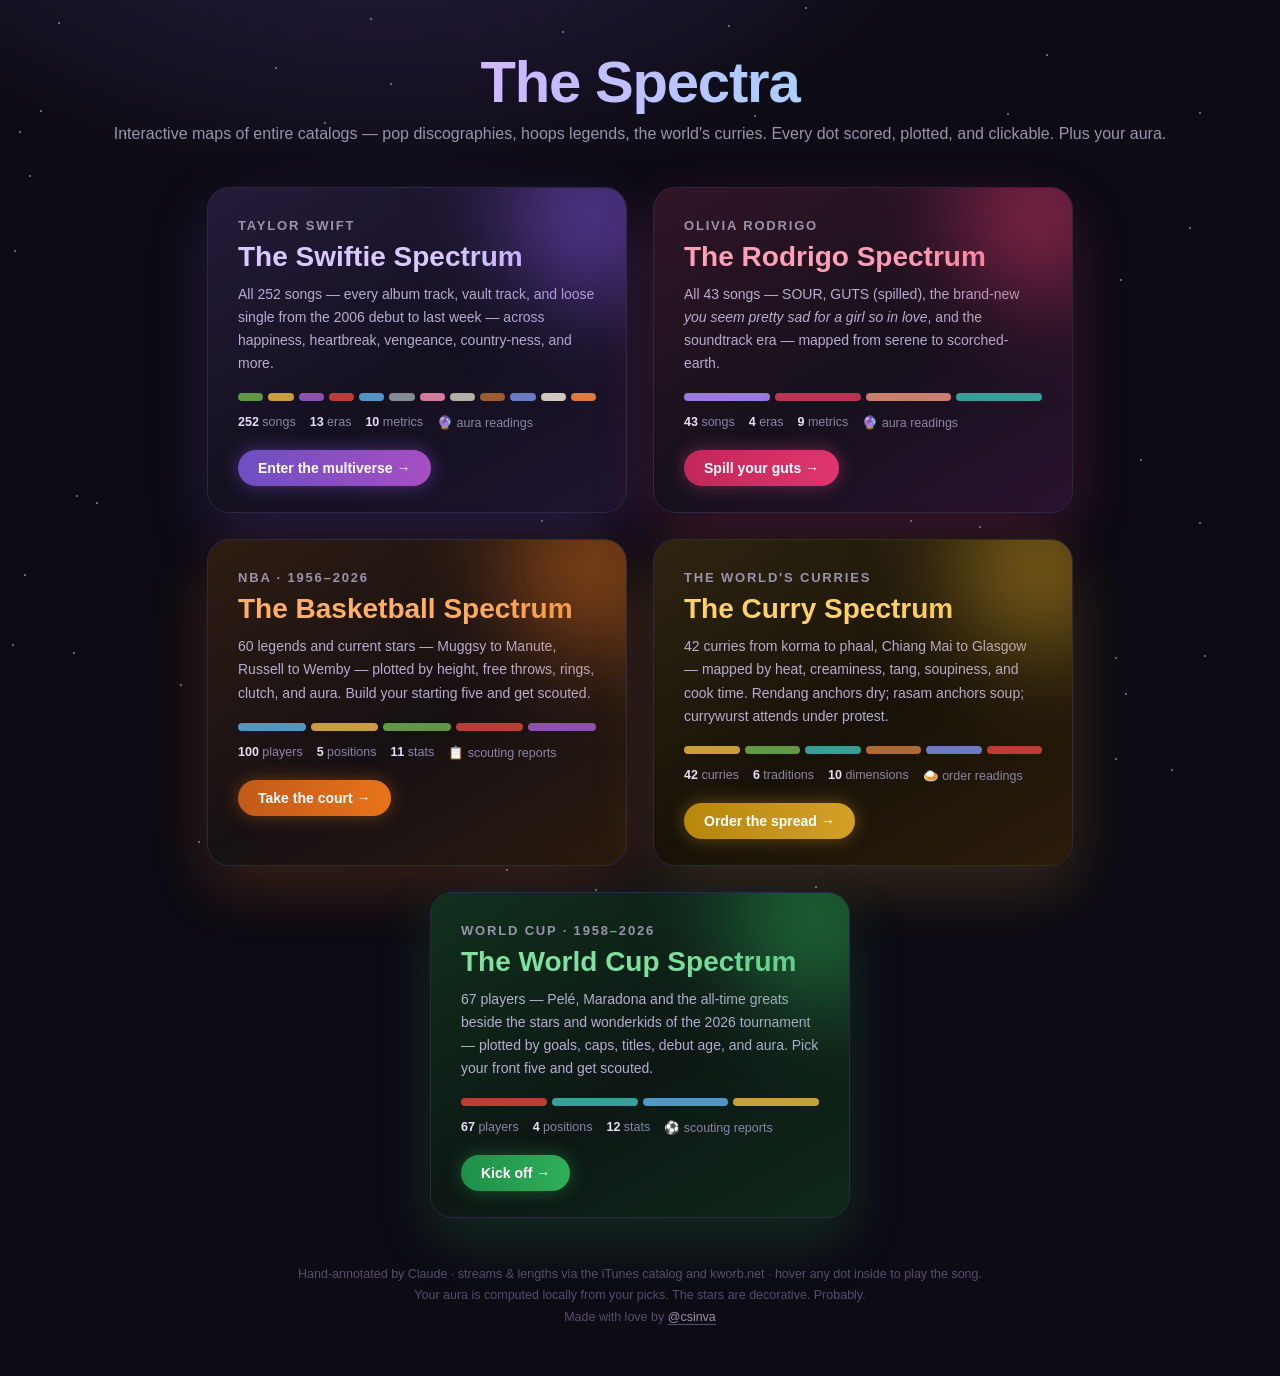
==== index.html @ 9e6b9e14 "add link to pages" ====
<!DOCTYPE html>
<html lang="en">
<head>
<meta charset="UTF-8">
<meta name="viewport" content="width=device-width, initial-scale=1.0">
<title>The Spectra — interactive maps of everything</title>
<style>
  * { box-sizing: border-box; margin: 0; padding: 0; }
  body {
    min-height: 100vh;
    background: radial-gradient(1100px 600px at 30% -10%, #2a1f47 0%, #0d0b14 55%),
                radial-gradient(900px 500px at 90% 110%, #3a1525 0%, transparent 60%), #0d0b14;
    color: #f2eefa;
    font-family: -apple-system, "Segoe UI", Helvetica, Arial, sans-serif;
    display: flex; flex-direction: column; align-items: center; justify-content: center;
    padding: 48px 20px;
  }
  .stars { position: fixed; inset: 0; pointer-events: none; }
  .stars span {
    position: absolute; width: 2px; height: 2px; border-radius: 50%;
    background: #fff; opacity: .5; animation: tw 3s ease-in-out infinite alternate;
  }
  @keyframes tw { from { opacity: .12; } to { opacity: .7; } }

  header { text-align: center; margin-bottom: 44px; }
  h1 {
    font-size: clamp(34px, 6vw, 58px); font-weight: 800; letter-spacing: -0.02em;
    background: linear-gradient(90deg, #f6c4e1, #c9b8ff 40%, #9fd8ff 75%, #ffe2a8);
    -webkit-background-clip: text; background-clip: text; color: transparent;
  }
  .tag { color: #9b93ad; margin-top: 10px; font-size: 16px; }

  .cards { display: flex; gap: 26px; flex-wrap: wrap; justify-content: center; max-width: 1000px; }
  .card {
    position: relative; display: block; text-decoration: none; color: inherit;
    width: 420px; max-width: 92vw; border-radius: 22px; padding: 30px 30px 26px;
    border: 1px solid #2e2845; overflow: hidden;
    transition: transform .25s cubic-bezier(.22,1,.36,1), box-shadow .25s, border-color .25s;
  }
  .card:hover { transform: translateY(-6px) scale(1.015); border-color: #ffffff44; }
  .card.taylor {
    background: linear-gradient(150deg, #241b3a 0%, #14101f 55%, #1d1430 100%);
    box-shadow: 0 22px 60px rgba(110, 70, 200, .25);
  }
  .card.taylor:hover { box-shadow: 0 30px 80px rgba(150, 100, 255, .4); }
  .card.olivia {
    background: linear-gradient(150deg, #321526 0%, #15101c 55%, #2a1230 100%);
    box-shadow: 0 22px 60px rgba(210, 60, 110, .22);
  }
  .card.olivia:hover { box-shadow: 0 30px 80px rgba(230, 80, 130, .38); }
  .card.bball {
    background: linear-gradient(150deg, #2e1d12 0%, #161013 55%, #2a1a0e 100%);
    box-shadow: 0 22px 60px rgba(232, 115, 26, .2);
  }
  .card.bball:hover { box-shadow: 0 30px 80px rgba(232, 115, 26, .36); }
  .card.curry {
    background: linear-gradient(150deg, #2e2410 0%, #171208 55%, #2c1c0a 100%);
    box-shadow: 0 22px 60px rgba(212, 160, 40, .2);
  }
  .card.curry:hover { box-shadow: 0 30px 80px rgba(232, 180, 60, .36); }
  .card.worldcup {
    background: linear-gradient(150deg, #10301d 0%, #0d1714 55%, #0e2a1a 100%);
    box-shadow: 0 22px 60px rgba(47, 175, 90, .2);
  }
  .card.worldcup:hover { box-shadow: 0 30px 80px rgba(60, 200, 110, .36); }
  .card .glow {
    position: absolute; top: -60px; right: -60px; width: 180px; height: 180px;
    border-radius: 50%; filter: blur(50px); opacity: .5;
  }
  .taylor .glow { background: #8b5cf6; }
  .olivia .glow { background: #e0356e; }
  .bball .glow { background: #e8731a; }
  .curry .glow { background: #d4a028; }
  .worldcup .glow { background: #2faf5a; }
  .who { font-size: 13px; font-weight: 700; letter-spacing: .14em; text-transform: uppercase; color: #9b93ad; }
  .card h2 { font-size: 28px; font-weight: 800; margin: 8px 0 10px; }
  .taylor h2 { color: #d9c9ff; }
  .olivia h2 { color: #ff9fb8; }
  .bball h2 { color: #ffb066; }
  .curry h2 { color: #ffd166; }
  .worldcup h2 { color: #7fe0a0; }
  .desc { color: #b7add0; font-size: 14px; line-height: 1.65; min-height: 70px; }
  .eras { display: flex; gap: 5px; margin: 18px 0 14px; }
  .eras i { height: 8px; border-radius: 8px; flex: 1; opacity: .85; }
  .meta { display: flex; gap: 14px; flex-wrap: wrap; color: #8d84a8; font-size: 12.5px; }
  .meta b { color: #e8def8; }
  .go {
    margin-top: 20px; display: inline-block; font-weight: 800; font-size: 14px;
    color: #fff; padding: 10px 20px; border-radius: 999px;
  }
  .taylor .go { background: linear-gradient(90deg, #6d4fc2, #a64fc2); box-shadow: 0 0 18px rgba(150,100,255,.4); }
  .olivia .go { background: linear-gradient(90deg, #c2275a, #e0356e); box-shadow: 0 0 18px rgba(230,80,130,.4); }
  .bball .go { background: linear-gradient(90deg, #c25a1a, #e8731a); box-shadow: 0 0 18px rgba(232,115,26,.4); }
  .curry .go { background: linear-gradient(90deg, #b8860b, #d4a028); box-shadow: 0 0 18px rgba(212,160,40,.4); }
  .worldcup .go { background: linear-gradient(90deg, #1f8f4a, #2faf5a); box-shadow: 0 0 18px rgba(47,175,90,.4); }

  footer { margin-top: 46px; color: #564e6e; font-size: 12.5px; text-align: center; line-height: 1.7; }
</style>
</head>
<body>
<div class="stars" id="stars"></div>

<header>
  <h1>The Spectra</h1>
  <div class="tag">Interactive maps of entire catalogs — pop discographies, hoops legends, the world's curries. Every dot scored, plotted, and clickable. Plus your aura.</div>
</header>

<div class="cards">
  <a class="card taylor" href="taylor.html">
    <div class="glow"></div>
    <div class="who">Taylor Swift</div>
    <h2>The Swiftie Spectrum</h2>
    <div class="desc">All 252 songs — every album track, vault track, and loose single from the 2006 debut to last week — across happiness, heartbreak, vengeance, country-ness, and more.</div>
    <div class="eras">
      <i style="background:#6fae4e"></i><i style="background:#e8b647"></i><i style="background:#a05cc8"></i>
      <i style="background:#d6453c"></i><i style="background:#5dade2"></i><i style="background:#9aa0a6"></i>
      <i style="background:#f48fb1"></i><i style="background:#cfcabd"></i><i style="background:#b56a32"></i>
      <i style="background:#7b8cde"></i><i style="background:#efe9d6"></i><i style="background:#ff8c42"></i>
    </div>
    <div class="meta"><span><b>252</b> songs</span><span><b>13</b> eras</span><span><b>10</b> metrics</span><span><b>🔮</b> aura readings</span></div>
    <span class="go">Enter the multiverse →</span>
  </a>

  <a class="card olivia" href="olivia.html">
    <div class="glow"></div>
    <div class="who">Olivia Rodrigo</div>
    <h2>The Rodrigo Spectrum</h2>
    <div class="desc">All 43 songs — SOUR, GUTS (spilled), the brand-new <i>you seem pretty sad for a girl so in love</i>, and the soundtrack era — mapped from serene to scorched-earth.</div>
    <div class="eras">
      <i style="background:#b18cff"></i><i style="background:#d63b5e"></i><i style="background:#e8927c"></i><i style="background:#3fb8af"></i>
    </div>
    <div class="meta"><span><b>43</b> songs</span><span><b>4</b> eras</span><span><b>9</b> metrics</span><span><b>🔮</b> aura readings</span></div>
    <span class="go">Spill your guts →</span>
  </a>

  <a class="card bball" href="basketball.html">
    <div class="glow"></div>
    <div class="who">NBA · 1956–2026</div>
    <h2>The Basketball Spectrum</h2>
    <div class="desc">60 legends and current stars — Muggsy to Manute, Russell to Wemby — plotted by height, free throws, rings, clutch, and aura. Build your starting five and get scouted.</div>
    <div class="eras">
      <i style="background:#5dade2"></i><i style="background:#e8b647"></i><i style="background:#6fae4e"></i>
      <i style="background:#d6453c"></i><i style="background:#a05cc8"></i>
    </div>
    <div class="meta"><span><b>100</b> players</span><span><b>5</b> positions</span><span><b>11</b> stats</span><span><b>📋</b> scouting reports</span></div>
    <span class="go">Take the court →</span>
  </a>

  <a class="card curry" href="curry.html">
    <div class="glow"></div>
    <div class="who">The world's curries</div>
    <h2>The Curry Spectrum</h2>
    <div class="desc">42 curries from korma to phaal, Chiang Mai to Glasgow — mapped by heat, creaminess, tang, soupiness, and cook time. Rendang anchors dry; rasam anchors soup; currywurst attends under protest.</div>
    <div class="eras">
      <i style="background:#e8b647"></i><i style="background:#6fae4e"></i><i style="background:#3fb8af"></i>
      <i style="background:#c97a3d"></i><i style="background:#7b8cde"></i><i style="background:#d6453c"></i>
    </div>
    <div class="meta"><span><b>42</b> curries</span><span><b>6</b> traditions</span><span><b>10</b> dimensions</span><span><b>🍛</b> order readings</span></div>
    <span class="go">Order the spread →</span>
  </a>

  <a class="card worldcup" href="worldcup2026.html">
    <div class="glow"></div>
    <div class="who">World Cup · 1958–2026</div>
    <h2>The World Cup Spectrum</h2>
    <div class="desc">67 players — Pelé, Maradona and the all-time greats beside the stars and wonderkids of the 2026 tournament — plotted by goals, caps, titles, debut age, and aura. Pick your front five and get scouted.</div>
    <div class="eras">
      <i style="background:#d6453c"></i><i style="background:#3fb8af"></i>
      <i style="background:#5dade2"></i><i style="background:#e8b647"></i>
    </div>
    <div class="meta"><span><b>67</b> players</span><span><b>4</b> positions</span><span><b>12</b> stats</span><span><b>⚽</b> scouting reports</span></div>
    <span class="go">Kick off →</span>
  </a>
</div>

<footer>
  Hand-annotated by Claude · streams &amp; lengths via the iTunes catalog and kworb.net · hover any dot inside to play the song.<br>
  Your aura is computed locally from your picks. The stars are decorative. Probably.<br>
  Made with love by <a href="https://x.com/csinva" target="_blank" rel="noopener" style="color:#9b93ad; text-decoration:none; border-bottom:1px solid #564e6e;">@csinva</a>
</footer>

<script>
  const stars = document.getElementById("stars");
  let h = 0;
  for (let i = 0; i < 70; i++) {
    const s = document.createElement("span");
    h = (h * 1664525 + 1013904223) % 4294967296;
    s.style.left = (h % 1000) / 10 + "%";
    h = (h * 1664525 + 1013904223) % 4294967296;
    s.style.top = (h % 1000) / 10 + "%";
    s.style.animationDelay = (i % 30) / 10 + "s";
    stars.appendChild(s);
  }
</script>
</body>
</html>
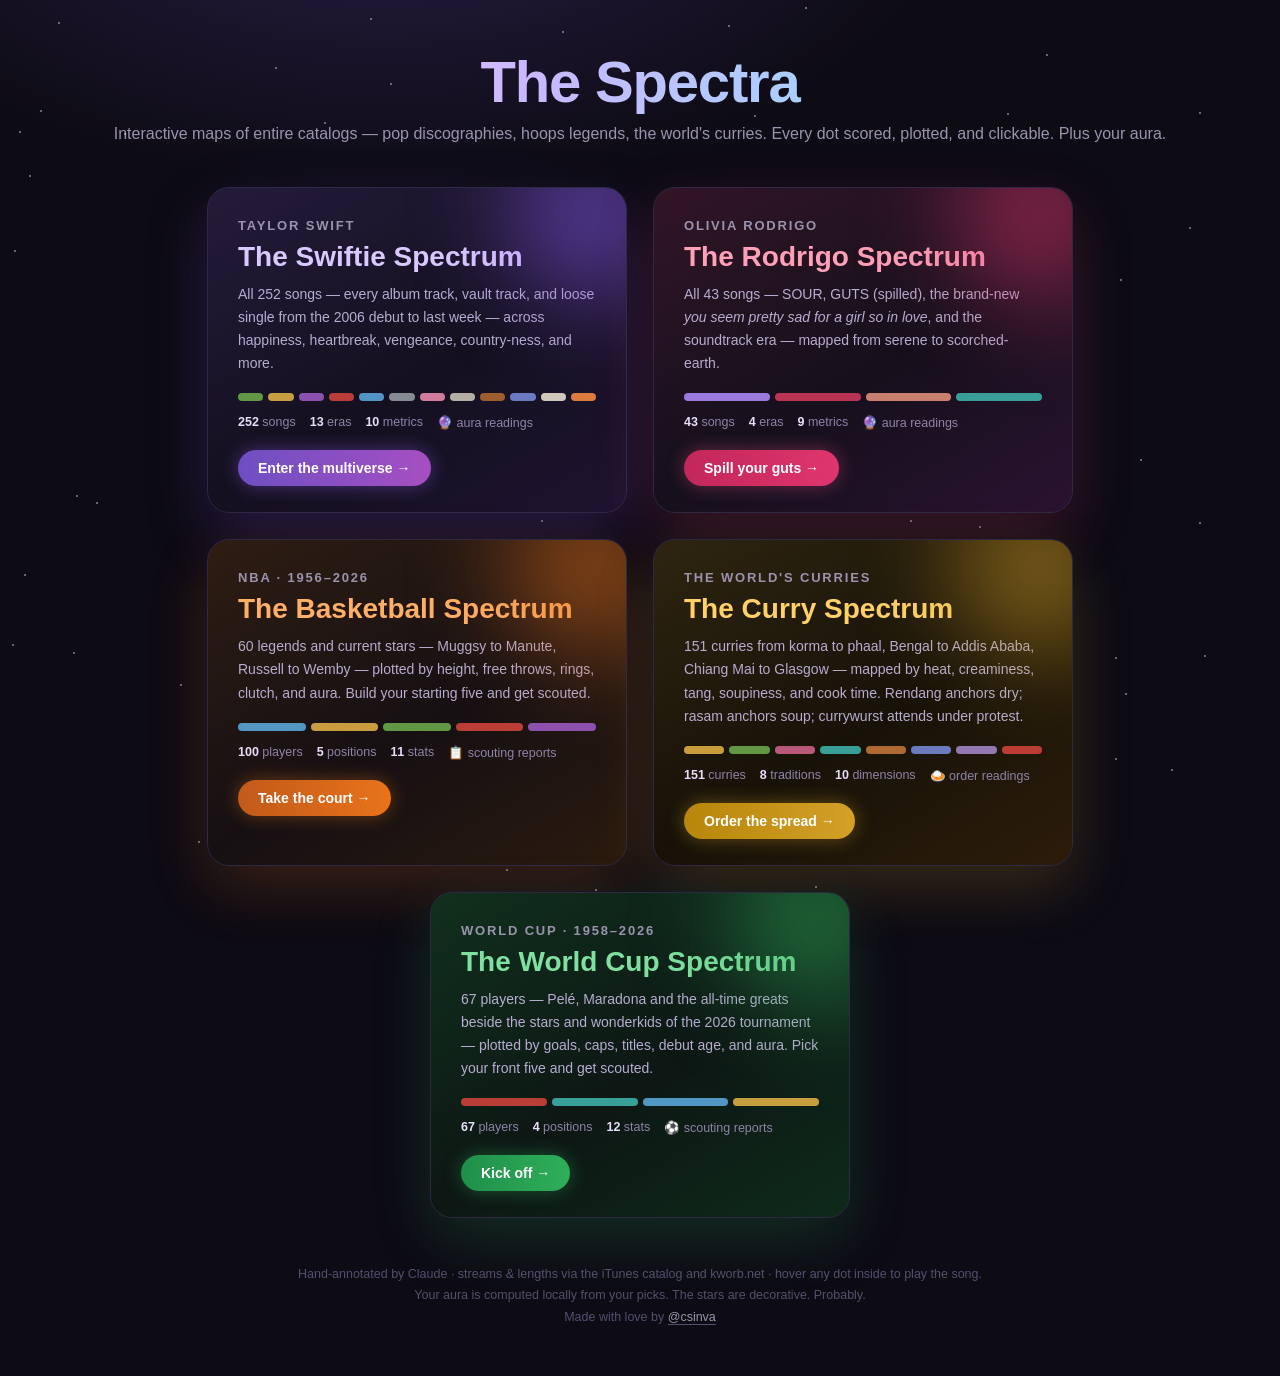
==== commit 65b3f828: "update curry page" ====
--- a/index.html
+++ b/index.html
@@ -150,12 +150,12 @@
     <div class="glow"></div>
     <div class="who">The world's curries</div>
     <h2>The Curry Spectrum</h2>
-    <div class="desc">42 curries from korma to phaal, Chiang Mai to Glasgow — mapped by heat, creaminess, tang, soupiness, and cook time. Rendang anchors dry; rasam anchors soup; currywurst attends under protest.</div>
+    <div class="desc">151 curries from korma to phaal, Bengal to Addis Ababa, Chiang Mai to Glasgow — mapped by heat, creaminess, tang, soupiness, and cook time. Rendang anchors dry; rasam anchors soup; currywurst attends under protest.</div>
     <div class="eras">
-      <i style="background:#e8b647"></i><i style="background:#6fae4e"></i><i style="background:#3fb8af"></i>
-      <i style="background:#c97a3d"></i><i style="background:#7b8cde"></i><i style="background:#d6453c"></i>
+      <i style="background:#e8b647"></i><i style="background:#6fae4e"></i><i style="background:#d4658f"></i><i style="background:#3fb8af"></i>
+      <i style="background:#c97a3d"></i><i style="background:#7b8cde"></i><i style="background:#a78bd0"></i><i style="background:#d6453c"></i>
     </div>
-    <div class="meta"><span><b>42</b> curries</span><span><b>6</b> traditions</span><span><b>10</b> dimensions</span><span><b>🍛</b> order readings</span></div>
+    <div class="meta"><span><b>151</b> curries</span><span><b>8</b> traditions</span><span><b>10</b> dimensions</span><span><b>🍛</b> order readings</span></div>
     <span class="go">Order the spread →</span>
   </a>
 
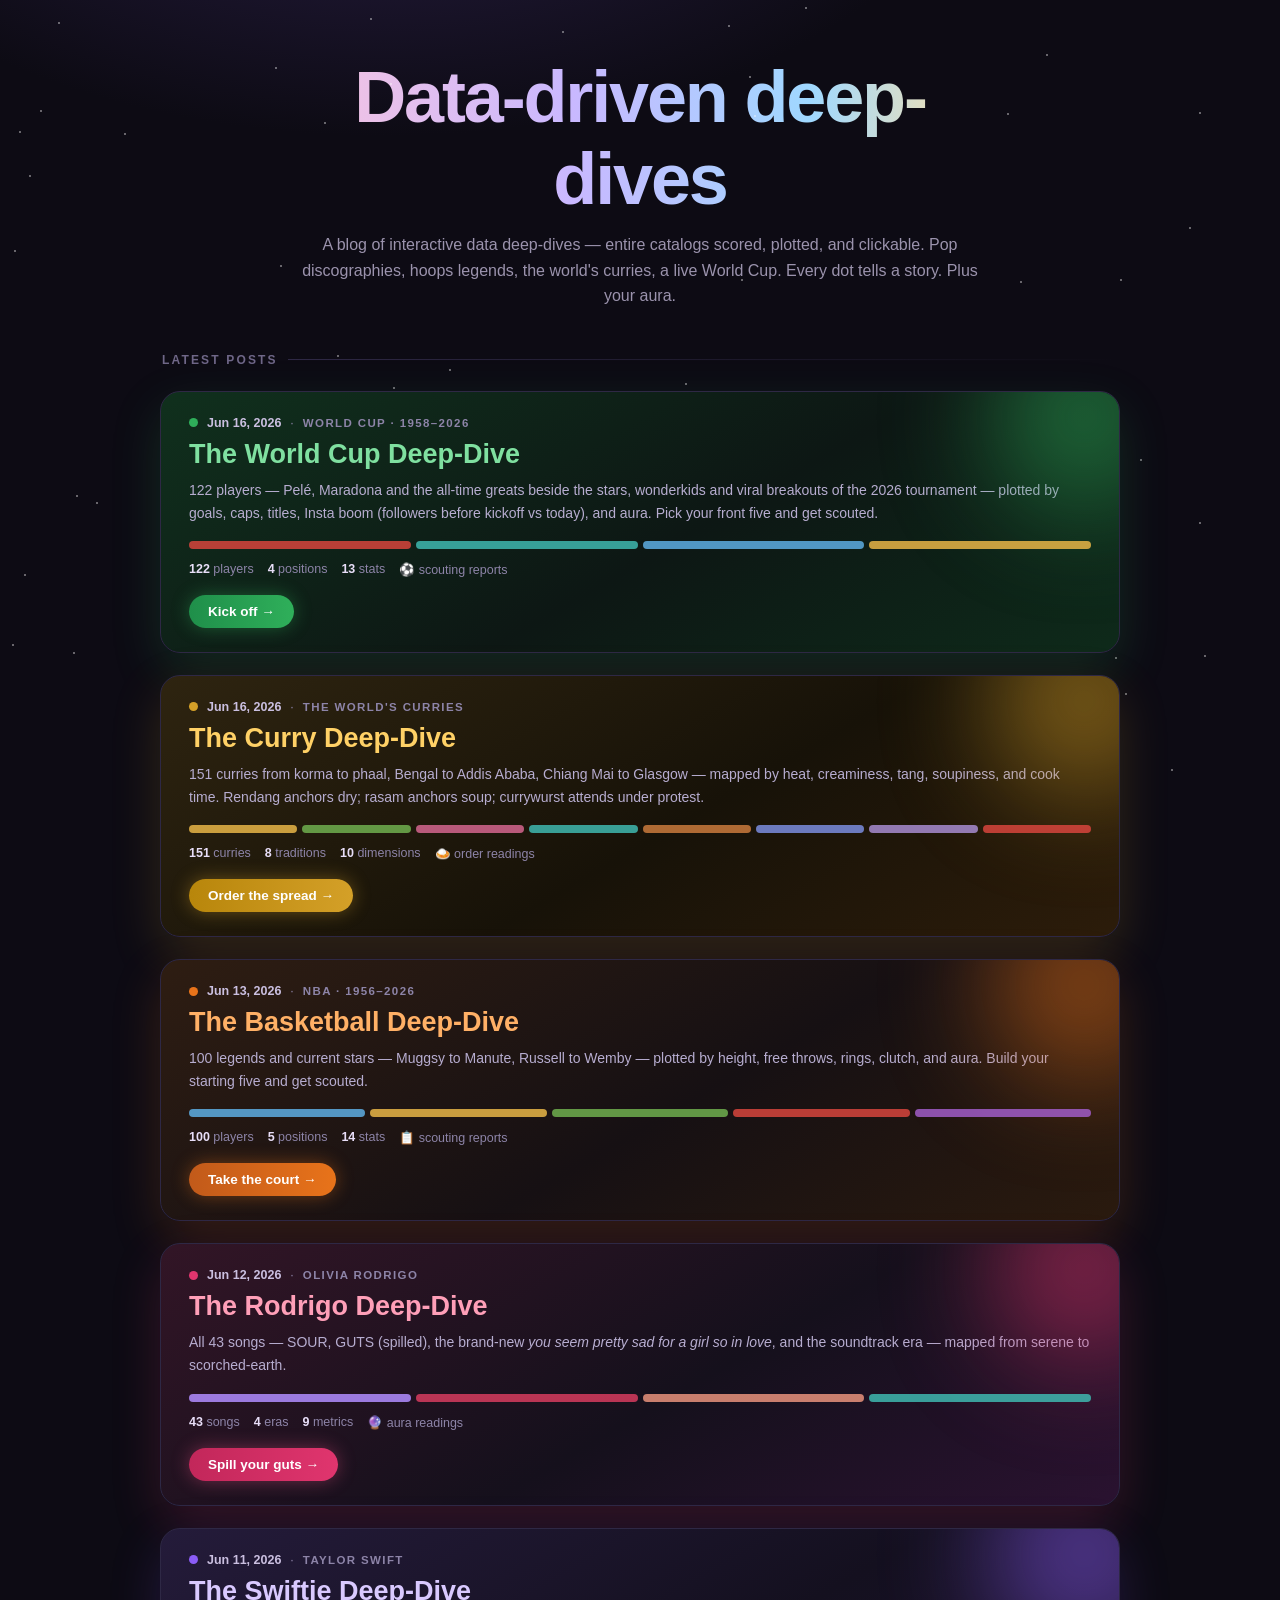
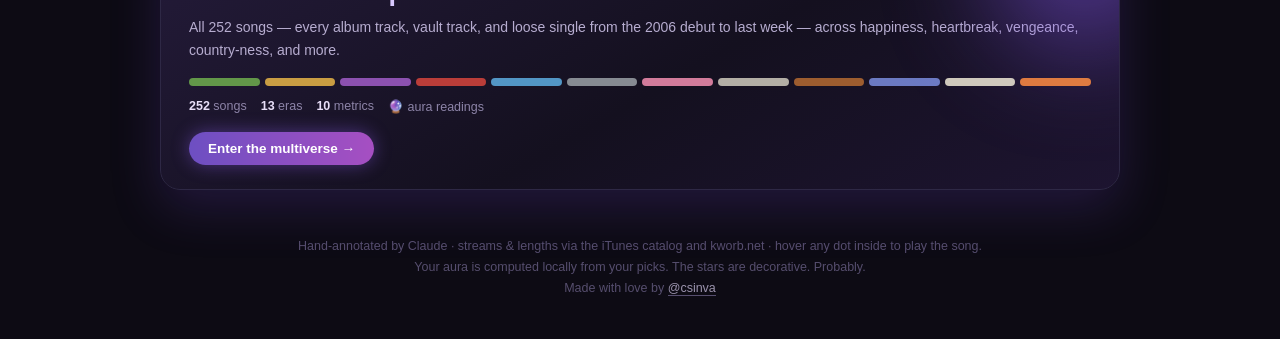
==== commit 23ce9262: "update numerical axes and styling" ====
--- a/index.html
+++ b/index.html
@@ -3,7 +3,7 @@
 <head>
 <meta charset="UTF-8">
 <meta name="viewport" content="width=device-width, initial-scale=1.0">
-<title>The Spectra — interactive maps of everything</title>
+<title>Data-driven deep-dives — interactive maps of everything</title>
 <style>
   * { box-sizing: border-box; margin: 0; padding: 0; }
   body {
@@ -12,8 +12,8 @@
                 radial-gradient(900px 500px at 90% 110%, #3a1525 0%, transparent 60%), #0d0b14;
     color: #f2eefa;
     font-family: -apple-system, "Segoe UI", Helvetica, Arial, sans-serif;
-    display: flex; flex-direction: column; align-items: center; justify-content: center;
-    padding: 48px 20px;
+    display: flex; flex-direction: column; align-items: center;
+    padding: 56px 10px 40px;
   }
   .stars { position: fixed; inset: 0; pointer-events: none; }
   .stars span {
@@ -22,94 +22,149 @@
   }
   @keyframes tw { from { opacity: .12; } to { opacity: .7; } }
 
-  header { text-align: center; margin-bottom: 44px; }
+  header { text-align: center; margin-bottom: 40px; max-width: 680px; }
   h1 {
-    font-size: clamp(34px, 6vw, 58px); font-weight: 800; letter-spacing: -0.02em;
+    font-size: clamp(40px, 8vw, 72px); font-weight: 800; letter-spacing: -0.03em;
     background: linear-gradient(90deg, #f6c4e1, #c9b8ff 40%, #9fd8ff 75%, #ffe2a8);
     -webkit-background-clip: text; background-clip: text; color: transparent;
   }
-  .tag { color: #9b93ad; margin-top: 10px; font-size: 16px; }
-
-  .cards { display: flex; gap: 26px; flex-wrap: wrap; justify-content: center; max-width: 1000px; }
-  .card {
+  .tag { color: #9b93ad; margin-top: 12px; font-size: 16px; line-height: 1.6; }
+
+  .feed { width: 100%; max-width: 960px; display: flex; flex-direction: column; gap: 22px; }
+  .feed-label {
+    font-size: 12px; font-weight: 700; letter-spacing: .18em; text-transform: uppercase;
+    color: #6f6788; margin: 4px 2px 2px; display: flex; align-items: center; gap: 10px;
+  }
+  .feed-label::after { content: ""; flex: 1; height: 1px; background: linear-gradient(90deg, #2e2845, transparent); }
+
+  .post {
     position: relative; display: block; text-decoration: none; color: inherit;
-    width: 420px; max-width: 92vw; border-radius: 22px; padding: 30px 30px 26px;
+    width: 100%; border-radius: 20px; padding: 24px 28px 24px;
     border: 1px solid #2e2845; overflow: hidden;
     transition: transform .25s cubic-bezier(.22,1,.36,1), box-shadow .25s, border-color .25s;
   }
-  .card:hover { transform: translateY(-6px) scale(1.015); border-color: #ffffff44; }
-  .card.taylor {
-    background: linear-gradient(150deg, #241b3a 0%, #14101f 55%, #1d1430 100%);
-    box-shadow: 0 22px 60px rgba(110, 70, 200, .25);
-  }
-  .card.taylor:hover { box-shadow: 0 30px 80px rgba(150, 100, 255, .4); }
-  .card.olivia {
-    background: linear-gradient(150deg, #321526 0%, #15101c 55%, #2a1230 100%);
-    box-shadow: 0 22px 60px rgba(210, 60, 110, .22);
-  }
-  .card.olivia:hover { box-shadow: 0 30px 80px rgba(230, 80, 130, .38); }
-  .card.bball {
-    background: linear-gradient(150deg, #2e1d12 0%, #161013 55%, #2a1a0e 100%);
-    box-shadow: 0 22px 60px rgba(232, 115, 26, .2);
-  }
-  .card.bball:hover { box-shadow: 0 30px 80px rgba(232, 115, 26, .36); }
-  .card.curry {
-    background: linear-gradient(150deg, #2e2410 0%, #171208 55%, #2c1c0a 100%);
-    box-shadow: 0 22px 60px rgba(212, 160, 40, .2);
-  }
-  .card.curry:hover { box-shadow: 0 30px 80px rgba(232, 180, 60, .36); }
-  .card.worldcup {
-    background: linear-gradient(150deg, #10301d 0%, #0d1714 55%, #0e2a1a 100%);
-    box-shadow: 0 22px 60px rgba(47, 175, 90, .2);
-  }
-  .card.worldcup:hover { box-shadow: 0 30px 80px rgba(60, 200, 110, .36); }
-  .card .glow {
-    position: absolute; top: -60px; right: -60px; width: 180px; height: 180px;
-    border-radius: 50%; filter: blur(50px); opacity: .5;
+  .post:hover { transform: translateY(-4px); border-color: #ffffff44; }
+  .post.taylor   { background: linear-gradient(150deg, #241b3a 0%, #14101f 55%, #1d1430 100%); box-shadow: 0 18px 50px rgba(110, 70, 200, .22); }
+  .post.taylor:hover   { box-shadow: 0 26px 70px rgba(150, 100, 255, .38); }
+  .post.olivia   { background: linear-gradient(150deg, #321526 0%, #15101c 55%, #2a1230 100%); box-shadow: 0 18px 50px rgba(210, 60, 110, .2); }
+  .post.olivia:hover   { box-shadow: 0 26px 70px rgba(230, 80, 130, .36); }
+  .post.bball    { background: linear-gradient(150deg, #2e1d12 0%, #161013 55%, #2a1a0e 100%); box-shadow: 0 18px 50px rgba(232, 115, 26, .18); }
+  .post.bball:hover    { box-shadow: 0 26px 70px rgba(232, 115, 26, .34); }
+  .post.curry    { background: linear-gradient(150deg, #2e2410 0%, #171208 55%, #2c1c0a 100%); box-shadow: 0 18px 50px rgba(212, 160, 40, .18); }
+  .post.curry:hover    { box-shadow: 0 26px 70px rgba(232, 180, 60, .34); }
+  .post.worldcup { background: linear-gradient(150deg, #10301d 0%, #0d1714 55%, #0e2a1a 100%); box-shadow: 0 18px 50px rgba(47, 175, 90, .18); }
+  .post.worldcup:hover { box-shadow: 0 26px 70px rgba(60, 200, 110, .34); }
+  .post .glow {
+    position: absolute; top: -70px; right: -60px; width: 190px; height: 190px;
+    border-radius: 50%; filter: blur(55px); opacity: .5;
   }
   .taylor .glow { background: #8b5cf6; }
   .olivia .glow { background: #e0356e; }
   .bball .glow { background: #e8731a; }
   .curry .glow { background: #d4a028; }
   .worldcup .glow { background: #2faf5a; }
-  .who { font-size: 13px; font-weight: 700; letter-spacing: .14em; text-transform: uppercase; color: #9b93ad; }
-  .card h2 { font-size: 28px; font-weight: 800; margin: 8px 0 10px; }
+
+  .byline { display: flex; align-items: center; gap: 9px; flex-wrap: wrap; font-size: 12.5px; color: #8d84a8; }
+  .byline .dot { width: 9px; height: 9px; border-radius: 50%; flex: none; }
+  .taylor .byline .dot { background: #8b5cf6; }
+  .olivia .byline .dot { background: #e0356e; }
+  .bball .byline .dot { background: #e8731a; }
+  .curry .byline .dot { background: #d4a028; }
+  .worldcup .byline .dot { background: #2faf5a; }
+  .byline time { font-weight: 700; color: #cabfe0; }
+  .byline .who { letter-spacing: .12em; text-transform: uppercase; font-weight: 700; font-size: 11.5px; }
+
+  .post h2 { font-size: clamp(22px, 4.2vw, 27px); font-weight: 800; margin: 9px 0 9px; }
   .taylor h2 { color: #d9c9ff; }
   .olivia h2 { color: #ff9fb8; }
   .bball h2 { color: #ffb066; }
   .curry h2 { color: #ffd166; }
   .worldcup h2 { color: #7fe0a0; }
-  .desc { color: #b7add0; font-size: 14px; line-height: 1.65; min-height: 70px; }
-  .eras { display: flex; gap: 5px; margin: 18px 0 14px; }
+  .desc { color: #b7add0; font-size: 14px; line-height: 1.65; }
+  .eras { display: flex; gap: 5px; margin: 16px 0 13px; }
   .eras i { height: 8px; border-radius: 8px; flex: 1; opacity: .85; }
   .meta { display: flex; gap: 14px; flex-wrap: wrap; color: #8d84a8; font-size: 12.5px; }
   .meta b { color: #e8def8; }
   .go {
-    margin-top: 20px; display: inline-block; font-weight: 800; font-size: 14px;
-    color: #fff; padding: 10px 20px; border-radius: 999px;
-  }
-  .taylor .go { background: linear-gradient(90deg, #6d4fc2, #a64fc2); box-shadow: 0 0 18px rgba(150,100,255,.4); }
-  .olivia .go { background: linear-gradient(90deg, #c2275a, #e0356e); box-shadow: 0 0 18px rgba(230,80,130,.4); }
-  .bball .go { background: linear-gradient(90deg, #c25a1a, #e8731a); box-shadow: 0 0 18px rgba(232,115,26,.4); }
-  .curry .go { background: linear-gradient(90deg, #b8860b, #d4a028); box-shadow: 0 0 18px rgba(212,160,40,.4); }
+    margin-top: 18px; display: inline-block; font-weight: 800; font-size: 13.5px;
+    color: #fff; padding: 9px 19px; border-radius: 999px;
+  }
+  .taylor .go   { background: linear-gradient(90deg, #6d4fc2, #a64fc2); box-shadow: 0 0 18px rgba(150,100,255,.4); }
+  .olivia .go   { background: linear-gradient(90deg, #c2275a, #e0356e); box-shadow: 0 0 18px rgba(230,80,130,.4); }
+  .bball .go    { background: linear-gradient(90deg, #c25a1a, #e8731a); box-shadow: 0 0 18px rgba(232,115,26,.4); }
+  .curry .go    { background: linear-gradient(90deg, #b8860b, #d4a028); box-shadow: 0 0 18px rgba(212,160,40,.4); }
   .worldcup .go { background: linear-gradient(90deg, #1f8f4a, #2faf5a); box-shadow: 0 0 18px rgba(47,175,90,.4); }
 
-  footer { margin-top: 46px; color: #564e6e; font-size: 12.5px; text-align: center; line-height: 1.7; }
+  footer { margin-top: 46px; color: #564e6e; font-size: 12.5px; text-align: center; line-height: 1.7; max-width: 720px; }
+  footer a { color: #9b93ad; text-decoration: none; border-bottom: 1px solid #564e6e; }
 </style>
 </head>
 <body>
 <div class="stars" id="stars"></div>
 
 <header>
-  <h1>The Spectra</h1>
-  <div class="tag">Interactive maps of entire catalogs — pop discographies, hoops legends, the world's curries. Every dot scored, plotted, and clickable. Plus your aura.</div>
+  <h1>Data-driven deep-dives</h1>
+  <div class="tag">A blog of interactive data deep-dives — entire catalogs scored, plotted, and clickable. Pop discographies, hoops legends, the world's curries, a live World Cup. Every dot tells a story. Plus your aura.</div>
 </header>
 
-<div class="cards">
-  <a class="card taylor" href="taylor.html">
-    <div class="glow"></div>
-    <div class="who">Taylor Swift</div>
-    <h2>The Swiftie Spectrum</h2>
+<main class="feed">
+  <div class="feed-label">Latest posts</div>
+
+  <a class="post worldcup" href="worldcup2026.html">
+    <div class="glow"></div>
+    <div class="byline"><span class="dot"></span><time>Jun 16, 2026</time> · <span class="who">World Cup · 1958–2026</span></div>
+    <h2>The World Cup Deep-Dive</h2>
+    <div class="desc">122 players — Pelé, Maradona and the all-time greats beside the stars, wonderkids and viral breakouts of the 2026 tournament — plotted by goals, caps, titles, Insta boom (followers before kickoff vs today), and aura. Pick your front five and get scouted.</div>
+    <div class="eras">
+      <i style="background:#d6453c"></i><i style="background:#3fb8af"></i>
+      <i style="background:#5dade2"></i><i style="background:#e8b647"></i>
+    </div>
+    <div class="meta"><span><b>122</b> players</span><span><b>4</b> positions</span><span><b>13</b> stats</span><span><b>⚽</b> scouting reports</span></div>
+    <span class="go">Kick off →</span>
+  </a>
+
+  <a class="post curry" href="curry.html">
+    <div class="glow"></div>
+    <div class="byline"><span class="dot"></span><time>Jun 16, 2026</time> · <span class="who">The world's curries</span></div>
+    <h2>The Curry Deep-Dive</h2>
+    <div class="desc">151 curries from korma to phaal, Bengal to Addis Ababa, Chiang Mai to Glasgow — mapped by heat, creaminess, tang, soupiness, and cook time. Rendang anchors dry; rasam anchors soup; currywurst attends under protest.</div>
+    <div class="eras">
+      <i style="background:#e8b647"></i><i style="background:#6fae4e"></i><i style="background:#d4658f"></i><i style="background:#3fb8af"></i>
+      <i style="background:#c97a3d"></i><i style="background:#7b8cde"></i><i style="background:#a78bd0"></i><i style="background:#d6453c"></i>
+    </div>
+    <div class="meta"><span><b>151</b> curries</span><span><b>8</b> traditions</span><span><b>10</b> dimensions</span><span><b>🍛</b> order readings</span></div>
+    <span class="go">Order the spread →</span>
+  </a>
+
+  <a class="post bball" href="basketball.html">
+    <div class="glow"></div>
+    <div class="byline"><span class="dot"></span><time>Jun 13, 2026</time> · <span class="who">NBA · 1956–2026</span></div>
+    <h2>The Basketball Deep-Dive</h2>
+    <div class="desc">100 legends and current stars — Muggsy to Manute, Russell to Wemby — plotted by height, free throws, rings, clutch, and aura. Build your starting five and get scouted.</div>
+    <div class="eras">
+      <i style="background:#5dade2"></i><i style="background:#e8b647"></i><i style="background:#6fae4e"></i>
+      <i style="background:#d6453c"></i><i style="background:#a05cc8"></i>
+    </div>
+    <div class="meta"><span><b>100</b> players</span><span><b>5</b> positions</span><span><b>14</b> stats</span><span><b>📋</b> scouting reports</span></div>
+    <span class="go">Take the court →</span>
+  </a>
+
+  <a class="post olivia" href="olivia.html">
+    <div class="glow"></div>
+    <div class="byline"><span class="dot"></span><time>Jun 12, 2026</time> · <span class="who">Olivia Rodrigo</span></div>
+    <h2>The Rodrigo Deep-Dive</h2>
+    <div class="desc">All 43 songs — SOUR, GUTS (spilled), the brand-new <i>you seem pretty sad for a girl so in love</i>, and the soundtrack era — mapped from serene to scorched-earth.</div>
+    <div class="eras">
+      <i style="background:#b18cff"></i><i style="background:#d63b5e"></i><i style="background:#e8927c"></i><i style="background:#3fb8af"></i>
+    </div>
+    <div class="meta"><span><b>43</b> songs</span><span><b>4</b> eras</span><span><b>9</b> metrics</span><span><b>🔮</b> aura readings</span></div>
+    <span class="go">Spill your guts →</span>
+  </a>
+
+  <a class="post taylor" href="taylor.html">
+    <div class="glow"></div>
+    <div class="byline"><span class="dot"></span><time>Jun 11, 2026</time> · <span class="who">Taylor Swift</span></div>
+    <h2>The Swiftie Deep-Dive</h2>
     <div class="desc">All 252 songs — every album track, vault track, and loose single from the 2006 debut to last week — across happiness, heartbreak, vengeance, country-ness, and more.</div>
     <div class="eras">
       <i style="background:#6fae4e"></i><i style="background:#e8b647"></i><i style="background:#a05cc8"></i>
@@ -120,63 +175,12 @@
     <div class="meta"><span><b>252</b> songs</span><span><b>13</b> eras</span><span><b>10</b> metrics</span><span><b>🔮</b> aura readings</span></div>
     <span class="go">Enter the multiverse →</span>
   </a>
-
-  <a class="card olivia" href="olivia.html">
-    <div class="glow"></div>
-    <div class="who">Olivia Rodrigo</div>
-    <h2>The Rodrigo Spectrum</h2>
-    <div class="desc">All 43 songs — SOUR, GUTS (spilled), the brand-new <i>you seem pretty sad for a girl so in love</i>, and the soundtrack era — mapped from serene to scorched-earth.</div>
-    <div class="eras">
-      <i style="background:#b18cff"></i><i style="background:#d63b5e"></i><i style="background:#e8927c"></i><i style="background:#3fb8af"></i>
-    </div>
-    <div class="meta"><span><b>43</b> songs</span><span><b>4</b> eras</span><span><b>9</b> metrics</span><span><b>🔮</b> aura readings</span></div>
-    <span class="go">Spill your guts →</span>
-  </a>
-
-  <a class="card bball" href="basketball.html">
-    <div class="glow"></div>
-    <div class="who">NBA · 1956–2026</div>
-    <h2>The Basketball Spectrum</h2>
-    <div class="desc">60 legends and current stars — Muggsy to Manute, Russell to Wemby — plotted by height, free throws, rings, clutch, and aura. Build your starting five and get scouted.</div>
-    <div class="eras">
-      <i style="background:#5dade2"></i><i style="background:#e8b647"></i><i style="background:#6fae4e"></i>
-      <i style="background:#d6453c"></i><i style="background:#a05cc8"></i>
-    </div>
-    <div class="meta"><span><b>100</b> players</span><span><b>5</b> positions</span><span><b>11</b> stats</span><span><b>📋</b> scouting reports</span></div>
-    <span class="go">Take the court →</span>
-  </a>
-
-  <a class="card curry" href="curry.html">
-    <div class="glow"></div>
-    <div class="who">The world's curries</div>
-    <h2>The Curry Spectrum</h2>
-    <div class="desc">151 curries from korma to phaal, Bengal to Addis Ababa, Chiang Mai to Glasgow — mapped by heat, creaminess, tang, soupiness, and cook time. Rendang anchors dry; rasam anchors soup; currywurst attends under protest.</div>
-    <div class="eras">
-      <i style="background:#e8b647"></i><i style="background:#6fae4e"></i><i style="background:#d4658f"></i><i style="background:#3fb8af"></i>
-      <i style="background:#c97a3d"></i><i style="background:#7b8cde"></i><i style="background:#a78bd0"></i><i style="background:#d6453c"></i>
-    </div>
-    <div class="meta"><span><b>151</b> curries</span><span><b>8</b> traditions</span><span><b>10</b> dimensions</span><span><b>🍛</b> order readings</span></div>
-    <span class="go">Order the spread →</span>
-  </a>
-
-  <a class="card worldcup" href="worldcup2026.html">
-    <div class="glow"></div>
-    <div class="who">World Cup · 1958–2026</div>
-    <h2>The World Cup Spectrum</h2>
-    <div class="desc">67 players — Pelé, Maradona and the all-time greats beside the stars and wonderkids of the 2026 tournament — plotted by goals, caps, titles, debut age, and aura. Pick your front five and get scouted.</div>
-    <div class="eras">
-      <i style="background:#d6453c"></i><i style="background:#3fb8af"></i>
-      <i style="background:#5dade2"></i><i style="background:#e8b647"></i>
-    </div>
-    <div class="meta"><span><b>67</b> players</span><span><b>4</b> positions</span><span><b>12</b> stats</span><span><b>⚽</b> scouting reports</span></div>
-    <span class="go">Kick off →</span>
-  </a>
-</div>
+</main>
 
 <footer>
   Hand-annotated by Claude · streams &amp; lengths via the iTunes catalog and kworb.net · hover any dot inside to play the song.<br>
   Your aura is computed locally from your picks. The stars are decorative. Probably.<br>
-  Made with love by <a href="https://x.com/csinva" target="_blank" rel="noopener" style="color:#9b93ad; text-decoration:none; border-bottom:1px solid #564e6e;">@csinva</a>
+  Made with love by <a href="https://x.com/csinva" target="_blank" rel="noopener">@csinva</a>
 </footer>
 
 <script>
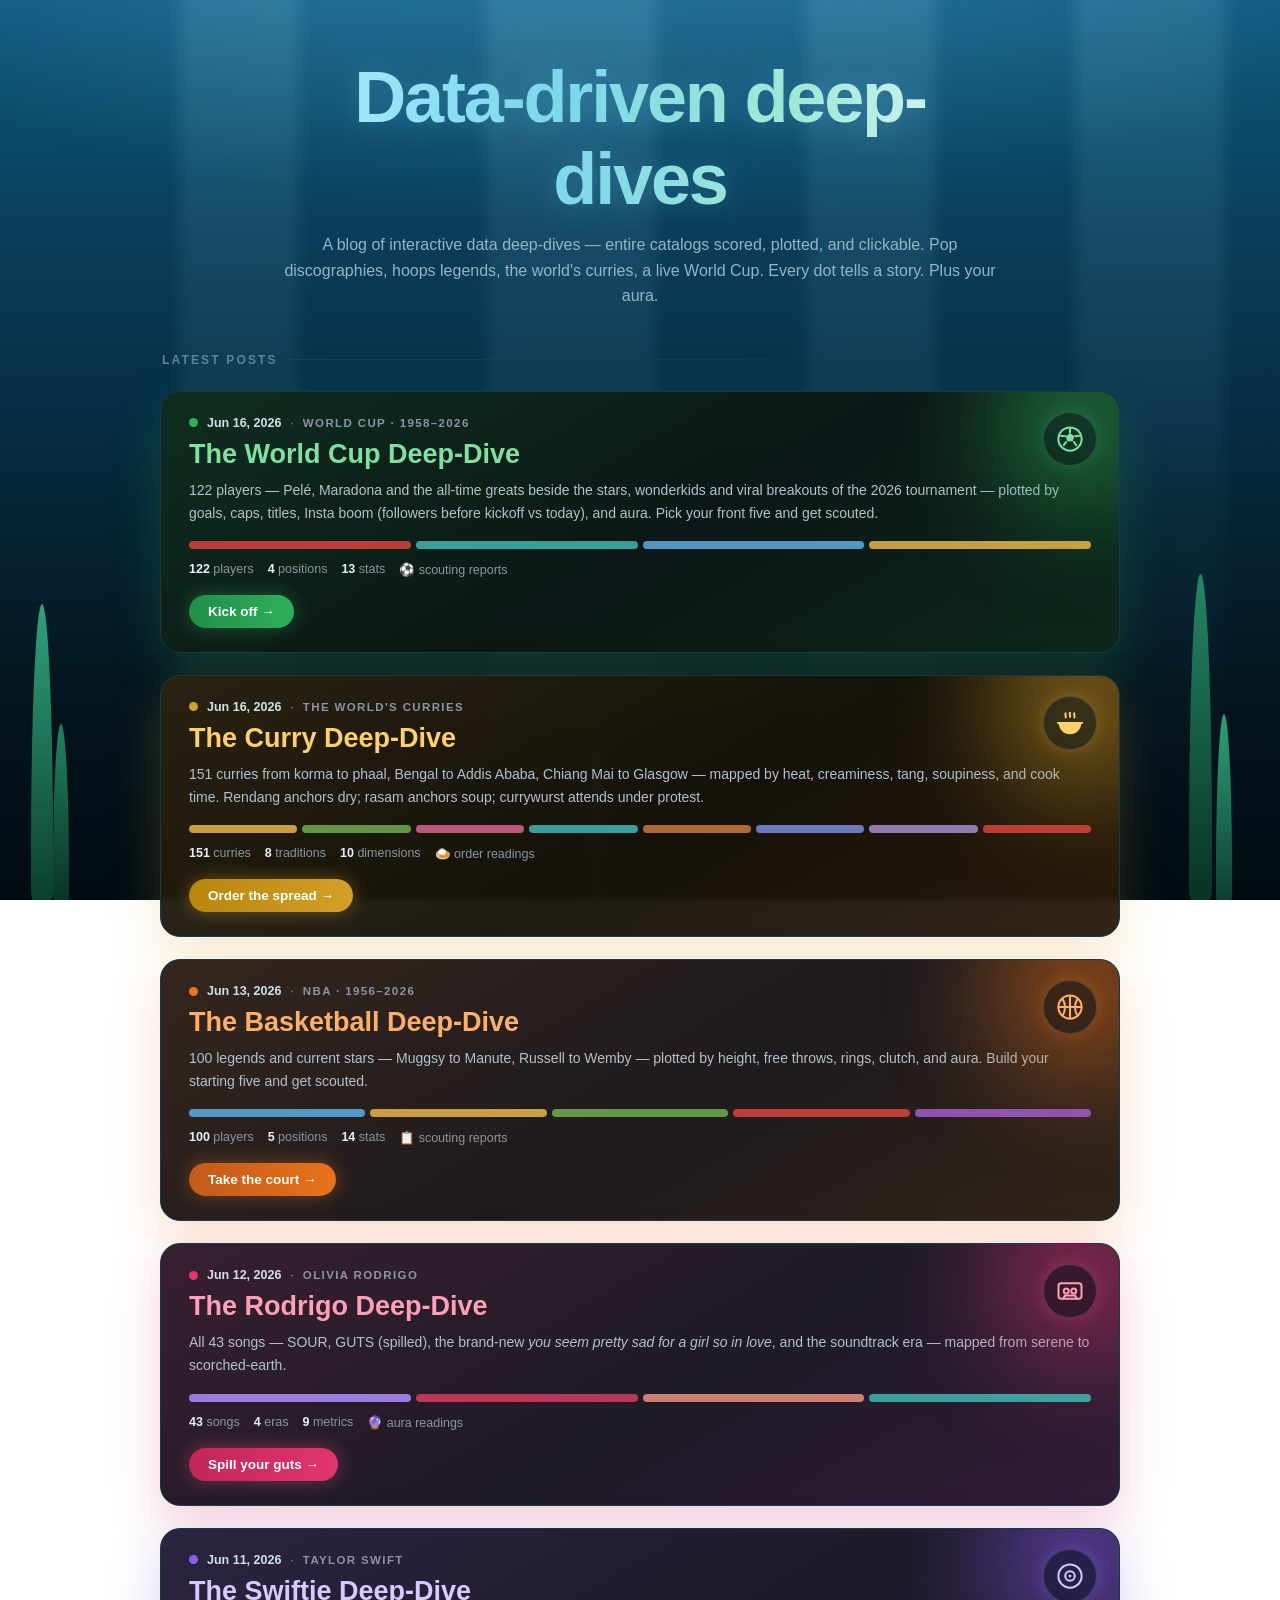
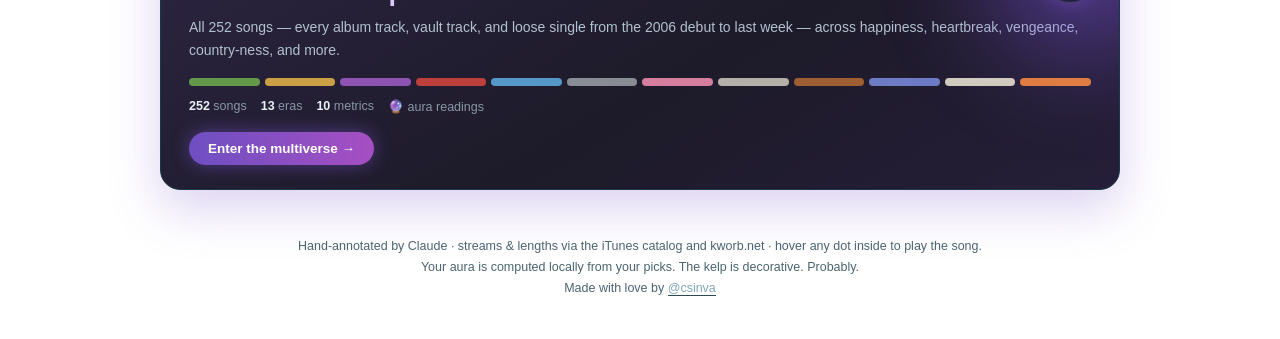
==== commit d12536ea: "Refactor assets for fast loading + redesign index as an underwater blog Asset refactor (GitHub Pages" ====
--- a/index.html
+++ b/index.html
@@ -8,52 +8,145 @@
   * { box-sizing: border-box; margin: 0; padding: 0; }
   body {
     min-height: 100vh;
-    background: radial-gradient(1100px 600px at 30% -10%, #2a1f47 0%, #0d0b14 55%),
-                radial-gradient(900px 500px at 90% 110%, #3a1525 0%, transparent 60%), #0d0b14;
-    color: #f2eefa;
+    color: #eaf6fb;
     font-family: -apple-system, "Segoe UI", Helvetica, Arial, sans-serif;
     display: flex; flex-direction: column; align-items: center;
     padding: 56px 10px 40px;
-  }
-  .stars { position: fixed; inset: 0; pointer-events: none; }
-  .stars span {
-    position: absolute; width: 2px; height: 2px; border-radius: 50%;
-    background: #fff; opacity: .5; animation: tw 3s ease-in-out infinite alternate;
-  }
-  @keyframes tw { from { opacity: .12; } to { opacity: .7; } }
-
-  header { text-align: center; margin-bottom: 40px; max-width: 680px; }
+    background:
+      radial-gradient(120% 78% at 50% -22%, rgba(126, 214, 255, .22), transparent 60%),
+      linear-gradient(180deg, #0e5a7e 0%, #0a3f5c 24%, #072c42 48%, #04161f 76%, #020b12 100%);
+    background-attachment: fixed;
+  }
+
+  /* ---------- the dive ---------- */
+  .ocean { position: fixed; inset: 0; overflow: hidden; pointer-events: none; z-index: 0; }
+
+  .caustics {
+    position: absolute; inset: 0; mix-blend-mode: screen; opacity: .55;
+    background:
+      radial-gradient(55% 30% at 28% 0%, rgba(130, 224, 255, .12), transparent 70%),
+      radial-gradient(50% 26% at 68% 0%, rgba(130, 224, 255, .09), transparent 70%);
+    animation: drift 19s ease-in-out infinite alternate;
+  }
+  @keyframes drift { from { transform: translateX(-2.5%); } to { transform: translateX(2.5%); } }
+
+  .ray {
+    position: absolute; top: -25%; height: 150%; transform-origin: top center;
+    background: linear-gradient(180deg, rgba(155, 228, 255, .17), rgba(155, 228, 255, .03) 55%, transparent 80%);
+    filter: blur(7px); mix-blend-mode: screen;
+    animation: ray 13s ease-in-out infinite alternate;
+  }
+  @keyframes ray {
+    from { transform: rotate(var(--r1)) translateX(-12px); opacity: .25; }
+    to   { transform: rotate(var(--r2)) translateX(16px);  opacity: .6; }
+  }
+
+  /* fish — drift across at long intervals */
+  .fish { position: absolute; left: 0; top: var(--top); z-index: 1; opacity: 0; will-change: transform, opacity; }
+  .fish.r { animation: swimR var(--fd) linear infinite; }
+  .fish.l { animation: swimL var(--fd) linear infinite; }
+  .fish .shape { position: relative; display: block; width: var(--fw); height: calc(var(--fw) * .46);
+    background: var(--fc); border-radius: 50% 58% 58% 50% / 50%;
+    box-shadow: 0 0 14px -2px var(--fc); }
+  .fish.l .shape { transform: scaleX(-1); }
+  .fish .tail {
+    position: absolute; right: 100%; top: 50%; width: 0; height: 0;
+    border-top: calc(var(--fw) * .17) solid transparent;
+    border-bottom: calc(var(--fw) * .17) solid transparent;
+    border-right: calc(var(--fw) * .3) solid var(--fc);
+    transform-origin: right center;
+    animation: tailwag .45s ease-in-out infinite alternate;
+  }
+  .fish .eye { position: absolute; right: 16%; top: 32%;
+    width: calc(var(--fw) * .085); height: calc(var(--fw) * .085);
+    border-radius: 50%; background: #0a1018; }
+  @keyframes tailwag { from { transform: translateY(-50%) rotate(-14deg); } to { transform: translateY(-50%) rotate(14deg); } }
+  @keyframes swimR {
+    0%   { transform: translateX(-14vw) translateY(0);    opacity: 0; }
+    8%   { opacity: var(--op); }
+    50%  { transform: translateX(50vw) translateY(-12px); }
+    92%  { opacity: var(--op); }
+    100% { transform: translateX(115vw) translateY(7px);  opacity: 0; }
+  }
+  @keyframes swimL {
+    0%   { transform: translateX(115vw) translateY(0);    opacity: 0; }
+    8%   { opacity: var(--op); }
+    50%  { transform: translateX(50vw) translateY(-12px); }
+    92%  { opacity: var(--op); }
+    100% { transform: translateX(-14vw) translateY(7px);  opacity: 0; }
+  }
+
+  /* bubbles rising */
+  .bubble {
+    position: absolute; bottom: -6%; width: var(--s); height: var(--s); border-radius: 50%; z-index: 1;
+    background: radial-gradient(circle at 32% 30%, rgba(255,255,255,.7), rgba(200,240,255,.12) 60%, transparent 72%);
+    border: 1px solid rgba(195, 235, 255, .22);
+    opacity: 0; will-change: transform, opacity;
+    animation: rise var(--d) linear infinite;
+  }
+  @keyframes rise {
+    0%   { transform: translateY(0) translateX(0);                  opacity: 0; }
+    12%  { opacity: .85; }
+    50%  { transform: translateY(-58vh) translateX(var(--drift)); }
+    88%  { opacity: .65; }
+    100% { transform: translateY(-116vh) translateX(0);            opacity: 0; }
+  }
+
+  /* kelp forest along the seabed */
+  .kelp { position: absolute; bottom: -4px; z-index: 2; }
+  .blade {
+    position: absolute; bottom: 0; width: var(--w, 18px); height: var(--h);
+    background: linear-gradient(180deg, var(--c1), var(--c2));
+    border-radius: 50% 50% 7px 7px / 82% 82% 4% 4%;
+    transform-origin: bottom center; filter: blur(.4px); opacity: .82;
+    animation: sway var(--sd) ease-in-out infinite alternate;
+    animation-delay: var(--sdelay, 0s);
+  }
+  @keyframes sway {
+    from { transform: rotate(var(--a1)) skewX(calc(var(--a1) * -0.5)); }
+    to   { transform: rotate(var(--a2)) skewX(calc(var(--a2) * -0.5)); }
+  }
+
+  @media (prefers-reduced-motion: reduce) {
+    .caustics, .ray, .fish, .bubble, .blade { animation: none !important; }
+    .fish, .bubble { opacity: 0; }
+  }
+
+  /* ---------- content ---------- */
+  header { text-align: center; margin-bottom: 40px; max-width: 720px; position: relative; z-index: 5; }
   h1 {
     font-size: clamp(40px, 8vw, 72px); font-weight: 800; letter-spacing: -0.03em;
-    background: linear-gradient(90deg, #f6c4e1, #c9b8ff 40%, #9fd8ff 75%, #ffe2a8);
+    background: linear-gradient(90deg, #aef0ff, #7fd8ea 38%, #a6eccf 72%, #e8fbff);
     -webkit-background-clip: text; background-clip: text; color: transparent;
-  }
-  .tag { color: #9b93ad; margin-top: 12px; font-size: 16px; line-height: 1.6; }
-
-  .feed { width: 100%; max-width: 960px; display: flex; flex-direction: column; gap: 22px; }
+    text-shadow: 0 2px 30px rgba(120, 215, 255, .25);
+  }
+  .tag { color: #93b6c6; margin-top: 12px; font-size: 16px; line-height: 1.6; }
+
+  .feed { width: 100%; max-width: 960px; display: flex; flex-direction: column; gap: 22px; position: relative; z-index: 5; }
   .feed-label {
     font-size: 12px; font-weight: 700; letter-spacing: .18em; text-transform: uppercase;
-    color: #6f6788; margin: 4px 2px 2px; display: flex; align-items: center; gap: 10px;
-  }
-  .feed-label::after { content: ""; flex: 1; height: 1px; background: linear-gradient(90deg, #2e2845, transparent); }
+    color: #5f8497; margin: 4px 2px 2px; display: flex; align-items: center; gap: 10px;
+  }
+  .feed-label::after { content: ""; flex: 1; height: 1px; background: linear-gradient(90deg, #1d4357, transparent); }
 
   .post {
     position: relative; display: block; text-decoration: none; color: inherit;
     width: 100%; border-radius: 20px; padding: 24px 28px 24px;
-    border: 1px solid #2e2845; overflow: hidden;
+    border: 1px solid #173a4a; overflow: hidden;
+    background-color: rgba(7, 22, 33, .55); backdrop-filter: blur(3px);
     transition: transform .25s cubic-bezier(.22,1,.36,1), box-shadow .25s, border-color .25s;
   }
   .post:hover { transform: translateY(-4px); border-color: #ffffff44; }
-  .post.taylor   { background: linear-gradient(150deg, #241b3a 0%, #14101f 55%, #1d1430 100%); box-shadow: 0 18px 50px rgba(110, 70, 200, .22); }
-  .post.taylor:hover   { box-shadow: 0 26px 70px rgba(150, 100, 255, .38); }
-  .post.olivia   { background: linear-gradient(150deg, #321526 0%, #15101c 55%, #2a1230 100%); box-shadow: 0 18px 50px rgba(210, 60, 110, .2); }
-  .post.olivia:hover   { box-shadow: 0 26px 70px rgba(230, 80, 130, .36); }
-  .post.bball    { background: linear-gradient(150deg, #2e1d12 0%, #161013 55%, #2a1a0e 100%); box-shadow: 0 18px 50px rgba(232, 115, 26, .18); }
-  .post.bball:hover    { box-shadow: 0 26px 70px rgba(232, 115, 26, .34); }
-  .post.curry    { background: linear-gradient(150deg, #2e2410 0%, #171208 55%, #2c1c0a 100%); box-shadow: 0 18px 50px rgba(212, 160, 40, .18); }
-  .post.curry:hover    { box-shadow: 0 26px 70px rgba(232, 180, 60, .34); }
-  .post.worldcup { background: linear-gradient(150deg, #10301d 0%, #0d1714 55%, #0e2a1a 100%); box-shadow: 0 18px 50px rgba(47, 175, 90, .18); }
-  .post.worldcup:hover { box-shadow: 0 26px 70px rgba(60, 200, 110, .34); }
+  .post.taylor   { background-image: linear-gradient(150deg, #241b3aE6 0%, #14101fE6 55%, #1d1430E6 100%); box-shadow: 0 18px 50px rgba(110, 70, 200, .25); }
+  .post.taylor:hover   { box-shadow: 0 26px 70px rgba(150, 100, 255, .42); }
+  .post.olivia   { background-image: linear-gradient(150deg, #321526E6 0%, #15101cE6 55%, #2a1230E6 100%); box-shadow: 0 18px 50px rgba(210, 60, 110, .24); }
+  .post.olivia:hover   { box-shadow: 0 26px 70px rgba(230, 80, 130, .4); }
+  .post.bball    { background-image: linear-gradient(150deg, #2e1d12E6 0%, #161013E6 55%, #2a1a0eE6 100%); box-shadow: 0 18px 50px rgba(232, 115, 26, .22); }
+  .post.bball:hover    { box-shadow: 0 26px 70px rgba(232, 115, 26, .38); }
+  .post.curry    { background-image: linear-gradient(150deg, #2e2410E6 0%, #171208E6 55%, #2c1c0aE6 100%); box-shadow: 0 18px 50px rgba(212, 160, 40, .22); }
+  .post.curry:hover    { box-shadow: 0 26px 70px rgba(232, 180, 60, .38); }
+  .post.worldcup { background-image: linear-gradient(150deg, #10301dE6 0%, #0d1714E6 55%, #0e2a1aE6 100%); box-shadow: 0 18px 50px rgba(47, 175, 90, .22); }
+  .post.worldcup:hover { box-shadow: 0 26px 70px rgba(60, 200, 110, .38); }
   .post .glow {
     position: absolute; top: -70px; right: -60px; width: 190px; height: 190px;
     border-radius: 50%; filter: blur(55px); opacity: .5;
@@ -64,14 +157,27 @@
   .curry .glow { background: #d4a028; }
   .worldcup .glow { background: #2faf5a; }
 
-  .byline { display: flex; align-items: center; gap: 9px; flex-wrap: wrap; font-size: 12.5px; color: #8d84a8; }
+  .post .icon {
+    position: absolute; top: 20px; right: 22px; width: 54px; height: 54px; border-radius: 50%;
+    display: flex; align-items: center; justify-content: center;
+    background: rgba(8, 20, 28, .5); border: 1px solid rgba(255, 255, 255, .14); backdrop-filter: blur(2px);
+  }
+  .post .icon svg { width: 30px; height: 30px; }
+  .taylor   .icon { color: #d9c9ff; box-shadow: 0 0 16px rgba(150, 100, 255, .32); }
+  .olivia   .icon { color: #ff9fb8; box-shadow: 0 0 16px rgba(230, 80, 130, .32); }
+  .bball    .icon { color: #ffb066; box-shadow: 0 0 16px rgba(232, 115, 26, .32); }
+  .curry    .icon { color: #ffd166; box-shadow: 0 0 16px rgba(212, 160, 40, .32); }
+  .worldcup .icon { color: #7fe0a0; box-shadow: 0 0 16px rgba(47, 175, 90, .32); }
+  .post .byline, .post h2 { padding-right: 64px; }
+
+  .byline { display: flex; align-items: center; gap: 9px; flex-wrap: wrap; font-size: 12.5px; color: #8d94a8; }
   .byline .dot { width: 9px; height: 9px; border-radius: 50%; flex: none; }
   .taylor .byline .dot { background: #8b5cf6; }
   .olivia .byline .dot { background: #e0356e; }
   .bball .byline .dot { background: #e8731a; }
   .curry .byline .dot { background: #d4a028; }
   .worldcup .byline .dot { background: #2faf5a; }
-  .byline time { font-weight: 700; color: #cabfe0; }
+  .byline time { font-weight: 700; color: #cfe2ec; }
   .byline .who { letter-spacing: .12em; text-transform: uppercase; font-weight: 700; font-size: 11.5px; }
 
   .post h2 { font-size: clamp(22px, 4.2vw, 27px); font-weight: 800; margin: 9px 0 9px; }
@@ -80,11 +186,11 @@
   .bball h2 { color: #ffb066; }
   .curry h2 { color: #ffd166; }
   .worldcup h2 { color: #7fe0a0; }
-  .desc { color: #b7add0; font-size: 14px; line-height: 1.65; }
+  .desc { color: #b3c2cf; font-size: 14px; line-height: 1.65; }
   .eras { display: flex; gap: 5px; margin: 16px 0 13px; }
   .eras i { height: 8px; border-radius: 8px; flex: 1; opacity: .85; }
-  .meta { display: flex; gap: 14px; flex-wrap: wrap; color: #8d84a8; font-size: 12.5px; }
-  .meta b { color: #e8def8; }
+  .meta { display: flex; gap: 14px; flex-wrap: wrap; color: #8997a4; font-size: 12.5px; }
+  .meta b { color: #e8f1f8; }
   .go {
     margin-top: 18px; display: inline-block; font-weight: 800; font-size: 13.5px;
     color: #fff; padding: 9px 19px; border-radius: 999px;
@@ -95,12 +201,34 @@
   .curry .go    { background: linear-gradient(90deg, #b8860b, #d4a028); box-shadow: 0 0 18px rgba(212,160,40,.4); }
   .worldcup .go { background: linear-gradient(90deg, #1f8f4a, #2faf5a); box-shadow: 0 0 18px rgba(47,175,90,.4); }
 
-  footer { margin-top: 46px; color: #564e6e; font-size: 12.5px; text-align: center; line-height: 1.7; max-width: 720px; }
-  footer a { color: #9b93ad; text-decoration: none; border-bottom: 1px solid #564e6e; }
+  footer { margin-top: 46px; color: #4a6470; font-size: 12.5px; text-align: center; line-height: 1.7; max-width: 720px; position: relative; z-index: 5; }
+  footer a { color: #7fa6b6; text-decoration: none; border-bottom: 1px solid #2d4855; }
 </style>
 </head>
 <body>
-<div class="stars" id="stars"></div>
+<div class="ocean" id="ocean">
+  <div class="caustics"></div>
+  <div class="ray" style="left:14%; width:120px; --r1:7deg;  --r2:13deg; animation-delay:-2s;"></div>
+  <div class="ray" style="left:38%; width:170px; --r1:10deg; --r2:15deg; animation-delay:-7s;"></div>
+  <div class="ray" style="left:63%; width:130px; --r1:6deg;  --r2:11deg; animation-delay:-4s;"></div>
+  <div class="ray" style="left:84%; width:150px; --r1:9deg;  --r2:14deg; animation-delay:-9s;"></div>
+
+  <!-- kelp -->
+  <div class="kelp" style="left:1%">
+    <span class="blade" style="--h:230px; --w:20px; --a1:-7deg; --a2:6deg;  --sd:6.5s; left:0;"></span>
+    <span class="blade" style="--h:300px; --w:22px; --a1:-5deg; --a2:8deg;  --sd:8s;  --sdelay:-2s; left:18px; --c1:#39c08e; --c2:#0e4a37;"></span>
+    <span class="blade" style="--h:180px; --w:16px; --a1:-9deg; --a2:5deg;  --sd:7s;  --sdelay:-1s; left:40px; --c1:#2a9d72; --c2:#0a3a2b;"></span>
+  </div>
+  <div class="kelp" style="left:46%">
+    <span class="blade" style="--h:160px; --w:15px; --a1:-6deg; --a2:7deg;  --sd:7.5s; left:0; --c1:#2fae7f; --c2:#0c4334;"></span>
+    <span class="blade" style="--h:215px; --w:18px; --a1:-8deg; --a2:6deg;  --sd:9s;  --sdelay:-3s; left:16px;"></span>
+  </div>
+  <div class="kelp" style="right:2%">
+    <span class="blade" style="--h:260px; --w:21px; --a1:-6deg; --a2:9deg;  --sd:7s;  right:0;"></span>
+    <span class="blade" style="--h:190px; --w:16px; --a1:-9deg; --a2:5deg;  --sd:8.5s; --sdelay:-2s; right:22px; --c1:#39c08e; --c2:#0e4a37;"></span>
+    <span class="blade" style="--h:330px; --w:23px; --a1:-4deg; --a2:8deg;  --sd:10s; --sdelay:-4s; right:42px; --c1:#2a9d72; --c2:#0a3a2b;"></span>
+  </div>
+</div>
 
 <header>
   <h1>Data-driven deep-dives</h1>
@@ -113,6 +241,7 @@
   <a class="post worldcup" href="worldcup2026.html">
     <div class="glow"></div>
     <div class="byline"><span class="dot"></span><time>Jun 16, 2026</time> · <span class="who">World Cup · 1958–2026</span></div>
+    <div class="icon"><svg viewBox="0 0 24 24" fill="none" stroke="currentColor" stroke-width="1.6" stroke-linejoin="round"><circle cx="12" cy="12" r="9.3"/><path d="M12 7.3l3.4 2.5-1.3 4h-4.2L8.6 9.8z" fill="currentColor" stroke="none"/><path d="M12 2.7v4.6M4.1 9.4l4.5.4M19.9 9.4l-4.5.4M9.3 13.8l-2.7 3.7M14.7 13.8l2.7 3.7"/></svg></div>
     <h2>The World Cup Deep-Dive</h2>
     <div class="desc">122 players — Pelé, Maradona and the all-time greats beside the stars, wonderkids and viral breakouts of the 2026 tournament — plotted by goals, caps, titles, Insta boom (followers before kickoff vs today), and aura. Pick your front five and get scouted.</div>
     <div class="eras">
@@ -126,6 +255,7 @@
   <a class="post curry" href="curry.html">
     <div class="glow"></div>
     <div class="byline"><span class="dot"></span><time>Jun 16, 2026</time> · <span class="who">The world's curries</span></div>
+    <div class="icon"><svg viewBox="0 0 24 24" fill="none" stroke="currentColor" stroke-width="1.6" stroke-linecap="round" stroke-linejoin="round"><path d="M3 12h18a9 9 0 0 1-18 0z" fill="currentColor" stroke="none"/><path d="M2.4 12h19.2"/><path d="M8.5 4.2c-1.1 1.1.9 2.2 0 3.3M12 3.8c-1.1 1.1.9 2.2 0 3.3M15.5 4.2c-1.1 1.1.9 2.2 0 3.3"/></svg></div>
     <h2>The Curry Deep-Dive</h2>
     <div class="desc">151 curries from korma to phaal, Bengal to Addis Ababa, Chiang Mai to Glasgow — mapped by heat, creaminess, tang, soupiness, and cook time. Rendang anchors dry; rasam anchors soup; currywurst attends under protest.</div>
     <div class="eras">
@@ -139,6 +269,7 @@
   <a class="post bball" href="basketball.html">
     <div class="glow"></div>
     <div class="byline"><span class="dot"></span><time>Jun 13, 2026</time> · <span class="who">NBA · 1956–2026</span></div>
+    <div class="icon"><svg viewBox="0 0 24 24" fill="none" stroke="currentColor" stroke-width="1.6"><circle cx="12" cy="12" r="9.3"/><path d="M12 2.7v18.6M2.7 12h18.6M5.5 5.5c3.2 2.6 3.2 10.9 0 13.5M18.5 5.5c-3.2 2.6-3.2 10.9 0 13.5"/></svg></div>
     <h2>The Basketball Deep-Dive</h2>
     <div class="desc">100 legends and current stars — Muggsy to Manute, Russell to Wemby — plotted by height, free throws, rings, clutch, and aura. Build your starting five and get scouted.</div>
     <div class="eras">
@@ -152,6 +283,7 @@
   <a class="post olivia" href="olivia.html">
     <div class="glow"></div>
     <div class="byline"><span class="dot"></span><time>Jun 12, 2026</time> · <span class="who">Olivia Rodrigo</span></div>
+    <div class="icon"><svg viewBox="0 0 24 24" fill="none" stroke="currentColor" stroke-width="1.6" stroke-linejoin="round"><rect x="2.8" y="5.8" width="18.4" height="12.4" rx="2.2"/><circle cx="9" cy="12" r="2"/><circle cx="15" cy="12" r="2"/><path d="M6.5 18.2l1.6-2.7h7.8l1.6 2.7" stroke-linecap="round"/></svg></div>
     <h2>The Rodrigo Deep-Dive</h2>
     <div class="desc">All 43 songs — SOUR, GUTS (spilled), the brand-new <i>you seem pretty sad for a girl so in love</i>, and the soundtrack era — mapped from serene to scorched-earth.</div>
     <div class="eras">
@@ -164,6 +296,7 @@
   <a class="post taylor" href="taylor.html">
     <div class="glow"></div>
     <div class="byline"><span class="dot"></span><time>Jun 11, 2026</time> · <span class="who">Taylor Swift</span></div>
+    <div class="icon"><svg viewBox="0 0 24 24" fill="none" stroke="currentColor" stroke-width="1.6"><circle cx="12" cy="12" r="9.3"/><circle cx="12" cy="12" r="3.8"/><circle cx="12" cy="12" r="1.1" fill="currentColor" stroke="none"/></svg></div>
     <h2>The Swiftie Deep-Dive</h2>
     <div class="desc">All 252 songs — every album track, vault track, and loose single from the 2006 debut to last week — across happiness, heartbreak, vengeance, country-ness, and more.</div>
     <div class="eras">
@@ -179,21 +312,38 @@
 
 <footer>
   Hand-annotated by Claude · streams &amp; lengths via the iTunes catalog and kworb.net · hover any dot inside to play the song.<br>
-  Your aura is computed locally from your picks. The stars are decorative. Probably.<br>
+  Your aura is computed locally from your picks. The kelp is decorative. Probably.<br>
   Made with love by <a href="https://x.com/csinva" target="_blank" rel="noopener">@csinva</a>
 </footer>
 
 <script>
-  const stars = document.getElementById("stars");
-  let h = 0;
-  for (let i = 0; i < 70; i++) {
-    const s = document.createElement("span");
-    h = (h * 1664525 + 1013904223) % 4294967296;
-    s.style.left = (h % 1000) / 10 + "%";
-    h = (h * 1664525 + 1013904223) % 4294967296;
-    s.style.top = (h % 1000) / 10 + "%";
-    s.style.animationDelay = (i % 30) / 10 + "s";
-    stars.appendChild(s);
+  // populate the dive with bubbles and the occasional passing fish (CSS does the swimming)
+  const ocean = document.getElementById("ocean");
+  const rnd = (a, b) => a + Math.random() * (b - a);
+
+  for (let i = 0; i < 18; i++) {
+    const b = document.createElement("span");
+    b.className = "bubble";
+    b.style.left = rnd(0, 100).toFixed(1) + "%";
+    b.style.setProperty("--s", rnd(4, 13).toFixed(1) + "px");
+    b.style.setProperty("--d", rnd(9, 19).toFixed(1) + "s");
+    b.style.setProperty("--drift", rnd(-22, 22).toFixed(0) + "px");
+    b.style.animationDelay = (-rnd(0, 19)).toFixed(1) + "s";
+    ocean.appendChild(b);
+  }
+
+  const palette = ["#e8915a", "#f0c46a", "#cfe8ff", "#9fd6c0", "#e88ba0", "#84c8e8"];
+  for (let i = 0; i < 6; i++) {
+    const f = document.createElement("div");
+    f.className = "fish " + (Math.random() < 0.5 ? "r" : "l");
+    f.style.setProperty("--fw", rnd(26, 60).toFixed(0) + "px");
+    f.style.setProperty("--top", rnd(8, 80).toFixed(1) + "%");
+    f.style.setProperty("--fd", rnd(22, 42).toFixed(1) + "s");
+    f.style.setProperty("--fc", palette[i % palette.length]);
+    f.style.setProperty("--op", rnd(0.38, 0.7).toFixed(2));
+    f.style.animationDelay = (-rnd(0, 42)).toFixed(1) + "s";
+    f.innerHTML = '<span class="shape"><span class="tail"></span><span class="eye"></span></span>';
+    ocean.appendChild(f);
   }
 </script>
 </body>
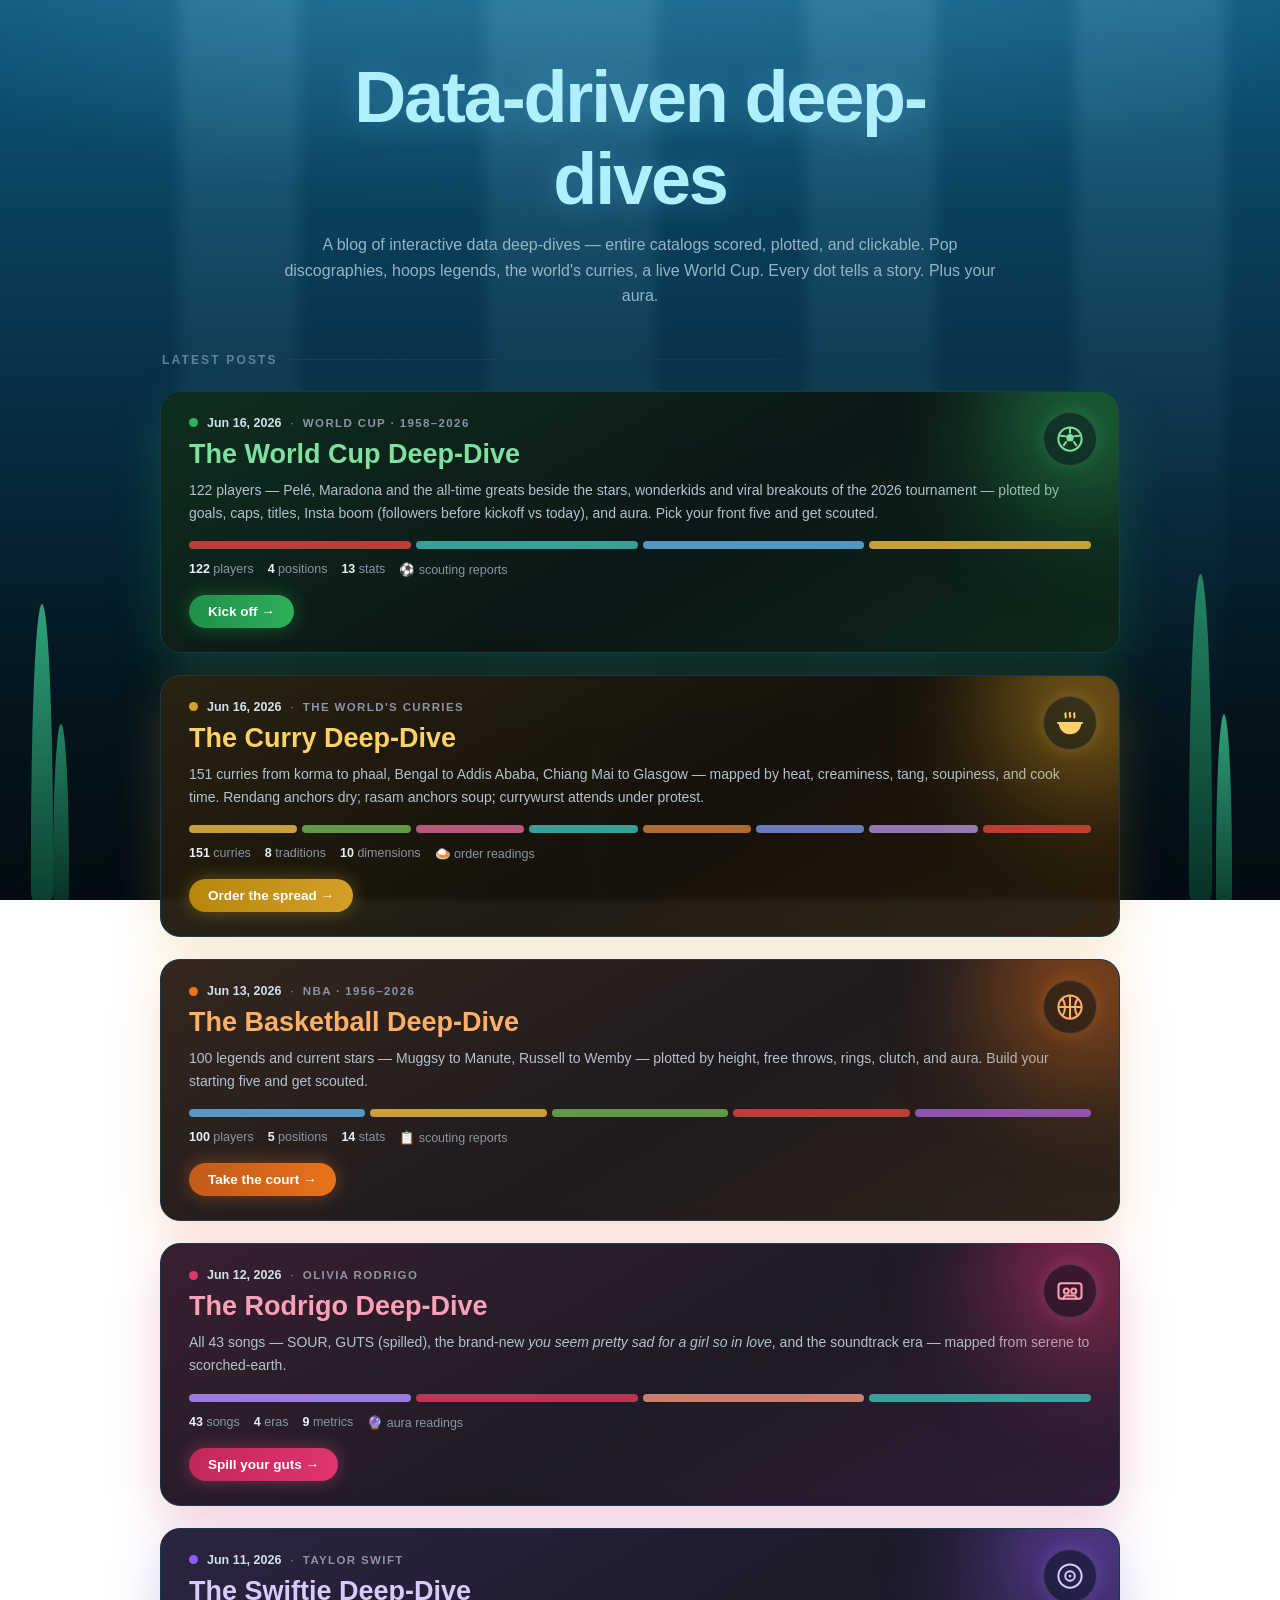
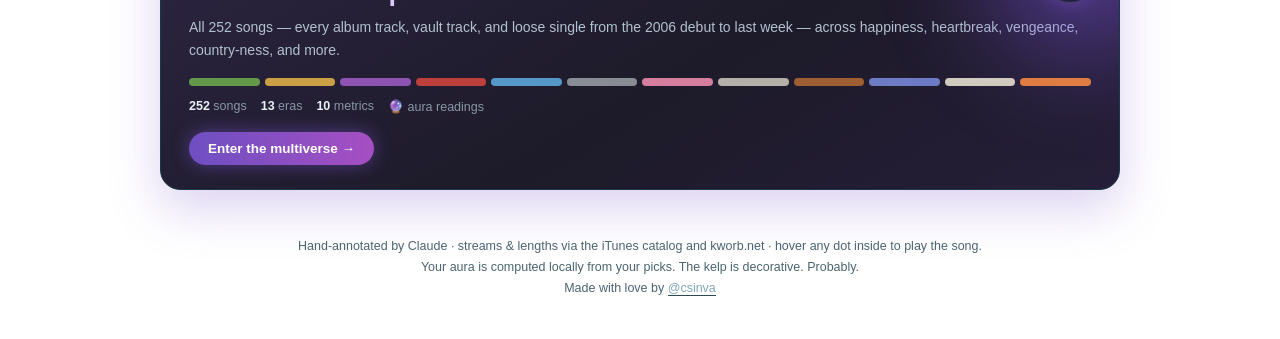
==== commit e6e67b60: "styling updates" ====
--- a/index.html
+++ b/index.html
@@ -116,8 +116,7 @@
   header { text-align: center; margin-bottom: 40px; max-width: 720px; position: relative; z-index: 5; }
   h1 {
     font-size: clamp(40px, 8vw, 72px); font-weight: 800; letter-spacing: -0.03em;
-    background: linear-gradient(90deg, #aef0ff, #7fd8ea 38%, #a6eccf 72%, #e8fbff);
-    -webkit-background-clip: text; background-clip: text; color: transparent;
+    color: #aef0ff;
     text-shadow: 0 2px 30px rgba(120, 215, 255, .25);
   }
   .tag { color: #93b6c6; margin-top: 12px; font-size: 16px; line-height: 1.6; }
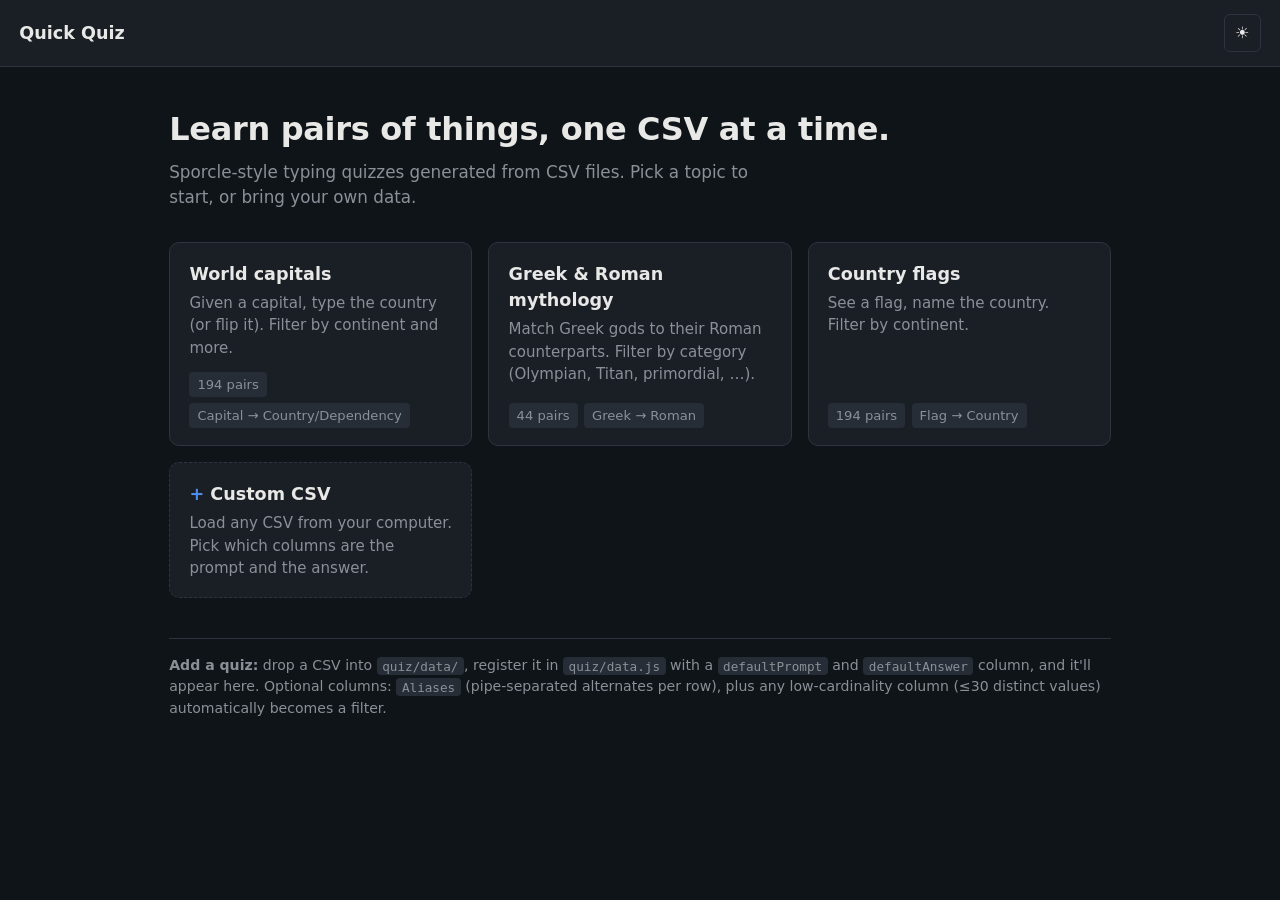
==== commit 62611664: "remove quick-viz files" ====
--- a/index.html
+++ b/index.html
@@ -2,348 +2,157 @@
 <html lang="en">
 <head>
 <meta charset="UTF-8">
-<meta name="viewport" content="width=device-width, initial-scale=1.0">
-<title>Data-driven deep-dives — interactive maps of everything</title>
+<meta name="viewport" content="width=device-width, initial-scale=1">
+<title>Quick Quiz</title>
+<script>
+  // Apply theme before paint to avoid a flash.
+  (function () {
+    var t = localStorage.getItem('quiz-theme') || 'dark';
+    document.documentElement.setAttribute('data-theme', t);
+  })();
+</script>
 <style>
-  * { box-sizing: border-box; margin: 0; padding: 0; }
-  body {
-    min-height: 100vh;
-    color: #eaf6fb;
-    font-family: -apple-system, "Segoe UI", Helvetica, Arial, sans-serif;
-    display: flex; flex-direction: column; align-items: center;
-    padding: 56px 10px 40px;
-    background:
-      radial-gradient(120% 78% at 50% -22%, rgba(126, 214, 255, .22), transparent 60%),
-      linear-gradient(180deg, #0e5a7e 0%, #0a3f5c 24%, #072c42 48%, #04161f 76%, #020b12 100%);
-    background-attachment: fixed;
+  :root {
+    color-scheme: light;
+    --bg: #fafaf7;
+    --panel: #ffffff;
+    --border: #e3e3dc;
+    --text: #1d1d1b;
+    --muted: #777;
+    --accent: #1f6feb;
+    --pill: #f1f1ea;
+    --shadow: rgba(31,111,235,0.10);
+    --custom-bg: #ffffff;
   }
+  [data-theme="dark"] {
+    color-scheme: dark;
+    --bg: #0f1419;
+    --panel: #1a1f26;
+    --border: #2d343f;
+    --text: #e8e8e6;
+    --muted: #8b9098;
+    --accent: #4d8df0;
+    --pill: #262d36;
+    --shadow: rgba(77,141,240,0.20);
+    --custom-bg: #1a1f26;
+  }
+  * { box-sizing: border-box; }
+  html, body { margin: 0; padding: 0; background: var(--bg); color: var(--text); font: 16px/1.5 -apple-system, BlinkMacSystemFont, "Segoe UI", system-ui, sans-serif; }
+  header { display: flex; align-items: center; padding: 0.9rem 1.2rem; border-bottom: 1px solid var(--border); background: var(--panel); }
+  header h1 { font-size: 1.1rem; margin: 0; font-weight: 600; flex: 1; }
+  #theme-btn { font: inherit; padding: 0.35rem 0.65rem; border: 1px solid var(--border); background: var(--panel); border-radius: 6px; cursor: pointer; color: var(--text); }
+  #theme-btn:hover { background: var(--pill); }
 
-  /* ---------- the dive ---------- */
-  .ocean { position: fixed; inset: 0; overflow: hidden; pointer-events: none; z-index: 0; }
+  main { max-width: 980px; margin: 0 auto; padding: 2.4rem 1.2rem 4rem; }
+  .hero { margin-bottom: 2rem; }
+  .hero h2 { font-size: 2rem; margin: 0 0 0.4rem; letter-spacing: -0.01em; }
+  .hero p { color: var(--muted); margin: 0; font-size: 1.05rem; max-width: 56ch; }
 
-  .caustics {
-    position: absolute; inset: 0; mix-blend-mode: screen; opacity: .55;
-    background:
-      radial-gradient(55% 30% at 28% 0%, rgba(130, 224, 255, .12), transparent 70%),
-      radial-gradient(50% 26% at 68% 0%, rgba(130, 224, 255, .09), transparent 70%);
-    animation: drift 19s ease-in-out infinite alternate;
-  }
-  @keyframes drift { from { transform: translateX(-2.5%); } to { transform: translateX(2.5%); } }
+  .grid { display: grid; grid-template-columns: repeat(auto-fill, minmax(280px, 1fr)); gap: 1rem; margin-top: 1.5rem; }
+  .card { display: flex; flex-direction: column; padding: 1.1rem 1.2rem; background: var(--panel); border: 1px solid var(--border); border-radius: 10px; text-decoration: none; color: inherit; transition: transform 0.1s ease, box-shadow 0.1s ease, border-color 0.1s ease; }
+  .card:hover { border-color: var(--accent); box-shadow: 0 4px 14px var(--shadow); transform: translateY(-1px); }
+  .card .title { font-size: 1.1rem; font-weight: 600; margin: 0 0 0.3rem; }
+  .card .desc { color: var(--muted); font-size: 0.94rem; flex: 1; }
+  .card .meta { color: var(--muted); font-size: 0.82rem; margin-top: 0.8rem; display: flex; gap: 0.4rem; flex-wrap: wrap; }
+  .card .meta .pill { background: var(--pill); padding: 0.15rem 0.5rem; border-radius: 4px; font-variant-numeric: tabular-nums; }
+  .card.custom { background: var(--custom-bg); border-style: dashed; }
+  .card.custom .title::before { content: "+ "; color: var(--accent); }
 
-  .ray {
-    position: absolute; top: -25%; height: 150%; transform-origin: top center;
-    background: linear-gradient(180deg, rgba(155, 228, 255, .17), rgba(155, 228, 255, .03) 55%, transparent 80%);
-    filter: blur(7px); mix-blend-mode: screen;
-    animation: ray 13s ease-in-out infinite alternate;
-  }
-  @keyframes ray {
-    from { transform: rotate(var(--r1)) translateX(-12px); opacity: .25; }
-    to   { transform: rotate(var(--r2)) translateX(16px);  opacity: .6; }
-  }
-
-  /* fish — drift across at long intervals */
-  .fish { position: absolute; left: 0; top: var(--top); z-index: 1; opacity: 0; will-change: transform, opacity; }
-  .fish.r { animation: swimR var(--fd) linear infinite; }
-  .fish.l { animation: swimL var(--fd) linear infinite; }
-  .fish .shape { position: relative; display: block; width: var(--fw); height: calc(var(--fw) * .46);
-    background: var(--fc); border-radius: 50% 58% 58% 50% / 50%;
-    box-shadow: 0 0 14px -2px var(--fc); }
-  .fish.l .shape { transform: scaleX(-1); }
-  .fish .tail {
-    position: absolute; right: 100%; top: 50%; width: 0; height: 0;
-    border-top: calc(var(--fw) * .17) solid transparent;
-    border-bottom: calc(var(--fw) * .17) solid transparent;
-    border-right: calc(var(--fw) * .3) solid var(--fc);
-    transform-origin: right center;
-    animation: tailwag .45s ease-in-out infinite alternate;
-  }
-  .fish .eye { position: absolute; right: 16%; top: 32%;
-    width: calc(var(--fw) * .085); height: calc(var(--fw) * .085);
-    border-radius: 50%; background: #0a1018; }
-  @keyframes tailwag { from { transform: translateY(-50%) rotate(-14deg); } to { transform: translateY(-50%) rotate(14deg); } }
-  @keyframes swimR {
-    0%   { transform: translateX(-14vw) translateY(0);    opacity: 0; }
-    8%   { opacity: var(--op); }
-    50%  { transform: translateX(50vw) translateY(-12px); }
-    92%  { opacity: var(--op); }
-    100% { transform: translateX(115vw) translateY(7px);  opacity: 0; }
-  }
-  @keyframes swimL {
-    0%   { transform: translateX(115vw) translateY(0);    opacity: 0; }
-    8%   { opacity: var(--op); }
-    50%  { transform: translateX(50vw) translateY(-12px); }
-    92%  { opacity: var(--op); }
-    100% { transform: translateX(-14vw) translateY(7px);  opacity: 0; }
-  }
-
-  /* bubbles rising */
-  .bubble {
-    position: absolute; bottom: -6%; width: var(--s); height: var(--s); border-radius: 50%; z-index: 1;
-    background: radial-gradient(circle at 32% 30%, rgba(255,255,255,.7), rgba(200,240,255,.12) 60%, transparent 72%);
-    border: 1px solid rgba(195, 235, 255, .22);
-    opacity: 0; will-change: transform, opacity;
-    animation: rise var(--d) linear infinite;
-  }
-  @keyframes rise {
-    0%   { transform: translateY(0) translateX(0);                  opacity: 0; }
-    12%  { opacity: .85; }
-    50%  { transform: translateY(-58vh) translateX(var(--drift)); }
-    88%  { opacity: .65; }
-    100% { transform: translateY(-116vh) translateX(0);            opacity: 0; }
-  }
-
-  /* kelp forest along the seabed */
-  .kelp { position: absolute; bottom: -4px; z-index: 2; }
-  .blade {
-    position: absolute; bottom: 0; width: var(--w, 18px); height: var(--h);
-    background: linear-gradient(180deg, var(--c1), var(--c2));
-    border-radius: 50% 50% 7px 7px / 82% 82% 4% 4%;
-    transform-origin: bottom center; filter: blur(.4px); opacity: .82;
-    animation: sway var(--sd) ease-in-out infinite alternate;
-    animation-delay: var(--sdelay, 0s);
-  }
-  @keyframes sway {
-    from { transform: rotate(var(--a1)) skewX(calc(var(--a1) * -0.5)); }
-    to   { transform: rotate(var(--a2)) skewX(calc(var(--a2) * -0.5)); }
-  }
-
-  @media (prefers-reduced-motion: reduce) {
-    .caustics, .ray, .fish, .bubble, .blade { animation: none !important; }
-    .fish, .bubble { opacity: 0; }
-  }
-
-  /* ---------- content ---------- */
-  header { text-align: center; margin-bottom: 40px; max-width: 720px; position: relative; z-index: 5; }
-  h1 {
-    font-size: clamp(40px, 8vw, 72px); font-weight: 800; letter-spacing: -0.03em;
-    color: #aef0ff;
-    text-shadow: 0 2px 30px rgba(120, 215, 255, .25);
-  }
-  .tag { color: #93b6c6; margin-top: 12px; font-size: 16px; line-height: 1.6; }
-
-  .feed { width: 100%; max-width: 960px; display: flex; flex-direction: column; gap: 22px; position: relative; z-index: 5; }
-  .feed-label {
-    font-size: 12px; font-weight: 700; letter-spacing: .18em; text-transform: uppercase;
-    color: #5f8497; margin: 4px 2px 2px; display: flex; align-items: center; gap: 10px;
-  }
-  .feed-label::after { content: ""; flex: 1; height: 1px; background: linear-gradient(90deg, #1d4357, transparent); }
-
-  .post {
-    position: relative; display: block; text-decoration: none; color: inherit;
-    width: 100%; border-radius: 20px; padding: 24px 28px 24px;
-    border: 1px solid #173a4a; overflow: hidden;
-    background-color: rgba(7, 22, 33, .55); backdrop-filter: blur(3px);
-    transition: transform .25s cubic-bezier(.22,1,.36,1), box-shadow .25s, border-color .25s;
-  }
-  .post:hover { transform: translateY(-4px); border-color: #ffffff44; }
-  .post.taylor   { background-image: linear-gradient(150deg, #241b3aE6 0%, #14101fE6 55%, #1d1430E6 100%); box-shadow: 0 18px 50px rgba(110, 70, 200, .25); }
-  .post.taylor:hover   { box-shadow: 0 26px 70px rgba(150, 100, 255, .42); }
-  .post.olivia   { background-image: linear-gradient(150deg, #321526E6 0%, #15101cE6 55%, #2a1230E6 100%); box-shadow: 0 18px 50px rgba(210, 60, 110, .24); }
-  .post.olivia:hover   { box-shadow: 0 26px 70px rgba(230, 80, 130, .4); }
-  .post.bball    { background-image: linear-gradient(150deg, #2e1d12E6 0%, #161013E6 55%, #2a1a0eE6 100%); box-shadow: 0 18px 50px rgba(232, 115, 26, .22); }
-  .post.bball:hover    { box-shadow: 0 26px 70px rgba(232, 115, 26, .38); }
-  .post.curry    { background-image: linear-gradient(150deg, #2e2410E6 0%, #171208E6 55%, #2c1c0aE6 100%); box-shadow: 0 18px 50px rgba(212, 160, 40, .22); }
-  .post.curry:hover    { box-shadow: 0 26px 70px rgba(232, 180, 60, .38); }
-  .post.worldcup { background-image: linear-gradient(150deg, #10301dE6 0%, #0d1714E6 55%, #0e2a1aE6 100%); box-shadow: 0 18px 50px rgba(47, 175, 90, .22); }
-  .post.worldcup:hover { box-shadow: 0 26px 70px rgba(60, 200, 110, .38); }
-  .post .glow {
-    position: absolute; top: -70px; right: -60px; width: 190px; height: 190px;
-    border-radius: 50%; filter: blur(55px); opacity: .5;
-  }
-  .taylor .glow { background: #8b5cf6; }
-  .olivia .glow { background: #e0356e; }
-  .bball .glow { background: #e8731a; }
-  .curry .glow { background: #d4a028; }
-  .worldcup .glow { background: #2faf5a; }
-
-  .post .icon {
-    position: absolute; top: 20px; right: 22px; width: 54px; height: 54px; border-radius: 50%;
-    display: flex; align-items: center; justify-content: center;
-    background: rgba(8, 20, 28, .5); border: 1px solid rgba(255, 255, 255, .14); backdrop-filter: blur(2px);
-  }
-  .post .icon svg { width: 30px; height: 30px; }
-  .taylor   .icon { color: #d9c9ff; box-shadow: 0 0 16px rgba(150, 100, 255, .32); }
-  .olivia   .icon { color: #ff9fb8; box-shadow: 0 0 16px rgba(230, 80, 130, .32); }
-  .bball    .icon { color: #ffb066; box-shadow: 0 0 16px rgba(232, 115, 26, .32); }
-  .curry    .icon { color: #ffd166; box-shadow: 0 0 16px rgba(212, 160, 40, .32); }
-  .worldcup .icon { color: #7fe0a0; box-shadow: 0 0 16px rgba(47, 175, 90, .32); }
-  .post .byline, .post h2 { padding-right: 64px; }
-
-  .byline { display: flex; align-items: center; gap: 9px; flex-wrap: wrap; font-size: 12.5px; color: #8d94a8; }
-  .byline .dot { width: 9px; height: 9px; border-radius: 50%; flex: none; }
-  .taylor .byline .dot { background: #8b5cf6; }
-  .olivia .byline .dot { background: #e0356e; }
-  .bball .byline .dot { background: #e8731a; }
-  .curry .byline .dot { background: #d4a028; }
-  .worldcup .byline .dot { background: #2faf5a; }
-  .byline time { font-weight: 700; color: #cfe2ec; }
-  .byline .who { letter-spacing: .12em; text-transform: uppercase; font-weight: 700; font-size: 11.5px; }
-
-  .post h2 { font-size: clamp(22px, 4.2vw, 27px); font-weight: 800; margin: 9px 0 9px; }
-  .taylor h2 { color: #d9c9ff; }
-  .olivia h2 { color: #ff9fb8; }
-  .bball h2 { color: #ffb066; }
-  .curry h2 { color: #ffd166; }
-  .worldcup h2 { color: #7fe0a0; }
-  .desc { color: #b3c2cf; font-size: 14px; line-height: 1.65; }
-  .eras { display: flex; gap: 5px; margin: 16px 0 13px; }
-  .eras i { height: 8px; border-radius: 8px; flex: 1; opacity: .85; }
-  .meta { display: flex; gap: 14px; flex-wrap: wrap; color: #8997a4; font-size: 12.5px; }
-  .meta b { color: #e8f1f8; }
-  .go {
-    margin-top: 18px; display: inline-block; font-weight: 800; font-size: 13.5px;
-    color: #fff; padding: 9px 19px; border-radius: 999px;
-  }
-  .taylor .go   { background: linear-gradient(90deg, #6d4fc2, #a64fc2); box-shadow: 0 0 18px rgba(150,100,255,.4); }
-  .olivia .go   { background: linear-gradient(90deg, #c2275a, #e0356e); box-shadow: 0 0 18px rgba(230,80,130,.4); }
-  .bball .go    { background: linear-gradient(90deg, #c25a1a, #e8731a); box-shadow: 0 0 18px rgba(232,115,26,.4); }
-  .curry .go    { background: linear-gradient(90deg, #b8860b, #d4a028); box-shadow: 0 0 18px rgba(212,160,40,.4); }
-  .worldcup .go { background: linear-gradient(90deg, #1f8f4a, #2faf5a); box-shadow: 0 0 18px rgba(47,175,90,.4); }
-
-  footer { margin-top: 46px; color: #4a6470; font-size: 12.5px; text-align: center; line-height: 1.7; max-width: 720px; position: relative; z-index: 5; }
-  footer a { color: #7fa6b6; text-decoration: none; border-bottom: 1px solid #2d4855; }
+  footer.note { margin-top: 2.5rem; color: var(--muted); font-size: 0.88rem; border-top: 1px solid var(--border); padding-top: 1rem; }
+  footer.note code { background: var(--pill); padding: 0.1rem 0.35rem; border-radius: 4px; font-size: 0.9em; }
 </style>
 </head>
 <body>
-<div class="ocean" id="ocean">
-  <div class="caustics"></div>
-  <div class="ray" style="left:14%; width:120px; --r1:7deg;  --r2:13deg; animation-delay:-2s;"></div>
-  <div class="ray" style="left:38%; width:170px; --r1:10deg; --r2:15deg; animation-delay:-7s;"></div>
-  <div class="ray" style="left:63%; width:130px; --r1:6deg;  --r2:11deg; animation-delay:-4s;"></div>
-  <div class="ray" style="left:84%; width:150px; --r1:9deg;  --r2:14deg; animation-delay:-9s;"></div>
+  <header>
+    <h1>Quick Quiz</h1>
+    <button id="theme-btn" title="Toggle theme" aria-label="Toggle theme">☀</button>
+  </header>
+  <main>
+    <section class="hero">
+      <h2>Learn pairs of things, one CSV at a time.</h2>
+      <p>Sporcle-style typing quizzes generated from CSV files. Pick a topic to start, or bring your own data.</p>
+    </section>
 
-  <!-- kelp -->
-  <div class="kelp" style="left:1%">
-    <span class="blade" style="--h:230px; --w:20px; --a1:-7deg; --a2:6deg;  --sd:6.5s; left:0;"></span>
-    <span class="blade" style="--h:300px; --w:22px; --a1:-5deg; --a2:8deg;  --sd:8s;  --sdelay:-2s; left:18px; --c1:#39c08e; --c2:#0e4a37;"></span>
-    <span class="blade" style="--h:180px; --w:16px; --a1:-9deg; --a2:5deg;  --sd:7s;  --sdelay:-1s; left:40px; --c1:#2a9d72; --c2:#0a3a2b;"></span>
-  </div>
-  <div class="kelp" style="left:46%">
-    <span class="blade" style="--h:160px; --w:15px; --a1:-6deg; --a2:7deg;  --sd:7.5s; left:0; --c1:#2fae7f; --c2:#0c4334;"></span>
-    <span class="blade" style="--h:215px; --w:18px; --a1:-8deg; --a2:6deg;  --sd:9s;  --sdelay:-3s; left:16px;"></span>
-  </div>
-  <div class="kelp" style="right:2%">
-    <span class="blade" style="--h:260px; --w:21px; --a1:-6deg; --a2:9deg;  --sd:7s;  right:0;"></span>
-    <span class="blade" style="--h:190px; --w:16px; --a1:-9deg; --a2:5deg;  --sd:8.5s; --sdelay:-2s; right:22px; --c1:#39c08e; --c2:#0e4a37;"></span>
-    <span class="blade" style="--h:330px; --w:23px; --a1:-4deg; --a2:8deg;  --sd:10s; --sdelay:-4s; right:42px; --c1:#2a9d72; --c2:#0a3a2b;"></span>
-  </div>
-</div>
+    <div class="grid" id="quiz-grid"></div>
 
-<header>
-  <h1>Data-driven deep-dives</h1>
-  <div class="tag">A blog of interactive data deep-dives — entire catalogs scored, plotted, and clickable. Pop discographies, hoops legends, the world's curries, a live World Cup. Every dot tells a story. Plus your aura.</div>
-</header>
+    <footer class="note">
+      <strong>Add a quiz:</strong> drop a CSV into <code>quiz/data/</code>, register it in <code>quiz/data.js</code>
+      with a <code>defaultPrompt</code> and <code>defaultAnswer</code> column, and it'll appear here.
+      Optional columns: <code>Aliases</code> (pipe-separated alternates per row), plus any low-cardinality
+      column (≤30 distinct values) automatically becomes a filter.
+    </footer>
+  </main>
 
-<main class="feed">
-  <div class="feed-label">Latest posts</div>
+  <script src="data.js"></script>
+  <script>
+  // Theme toggle
+  (function () {
+    const btn = document.getElementById('theme-btn');
+    function syncIcon() {
+      const dark = document.documentElement.dataset.theme === 'dark';
+      btn.textContent = dark ? '☀' : '☾';
+      btn.setAttribute('aria-label', dark ? 'Switch to light mode' : 'Switch to dark mode');
+    }
+    syncIcon();
+    btn.addEventListener('click', () => {
+      const next = document.documentElement.dataset.theme === 'dark' ? 'light' : 'dark';
+      document.documentElement.setAttribute('data-theme', next);
+      try { localStorage.setItem('quiz-theme', next); } catch (e) {}
+      syncIcon();
+    });
+  })();
 
-  <a class="post worldcup" href="worldcup2026.html">
-    <div class="glow"></div>
-    <div class="byline"><span class="dot"></span><time>Jun 16, 2026</time> · <span class="who">World Cup · 1958–2026</span></div>
-    <div class="icon"><svg viewBox="0 0 24 24" fill="none" stroke="currentColor" stroke-width="1.6" stroke-linejoin="round"><circle cx="12" cy="12" r="9.3"/><path d="M12 7.3l3.4 2.5-1.3 4h-4.2L8.6 9.8z" fill="currentColor" stroke="none"/><path d="M12 2.7v4.6M4.1 9.4l4.5.4M19.9 9.4l-4.5.4M9.3 13.8l-2.7 3.7M14.7 13.8l2.7 3.7"/></svg></div>
-    <h2>The World Cup Deep-Dive</h2>
-    <div class="desc">122 players — Pelé, Maradona and the all-time greats beside the stars, wonderkids and viral breakouts of the 2026 tournament — plotted by goals, caps, titles, Insta boom (followers before kickoff vs today), and aura. Pick your front five and get scouted.</div>
-    <div class="eras">
-      <i style="background:#d6453c"></i><i style="background:#3fb8af"></i>
-      <i style="background:#5dade2"></i><i style="background:#e8b647"></i>
-    </div>
-    <div class="meta"><span><b>122</b> players</span><span><b>4</b> positions</span><span><b>13</b> stats</span><span><b>⚽</b> scouting reports</span></div>
-    <span class="go">Kick off →</span>
-  </a>
-
-  <a class="post curry" href="curry.html">
-    <div class="glow"></div>
-    <div class="byline"><span class="dot"></span><time>Jun 16, 2026</time> · <span class="who">The world's curries</span></div>
-    <div class="icon"><svg viewBox="0 0 24 24" fill="none" stroke="currentColor" stroke-width="1.6" stroke-linecap="round" stroke-linejoin="round"><path d="M3 12h18a9 9 0 0 1-18 0z" fill="currentColor" stroke="none"/><path d="M2.4 12h19.2"/><path d="M8.5 4.2c-1.1 1.1.9 2.2 0 3.3M12 3.8c-1.1 1.1.9 2.2 0 3.3M15.5 4.2c-1.1 1.1.9 2.2 0 3.3"/></svg></div>
-    <h2>The Curry Deep-Dive</h2>
-    <div class="desc">151 curries from korma to phaal, Bengal to Addis Ababa, Chiang Mai to Glasgow — mapped by heat, creaminess, tang, soupiness, and cook time. Rendang anchors dry; rasam anchors soup; currywurst attends under protest.</div>
-    <div class="eras">
-      <i style="background:#e8b647"></i><i style="background:#6fae4e"></i><i style="background:#d4658f"></i><i style="background:#3fb8af"></i>
-      <i style="background:#c97a3d"></i><i style="background:#7b8cde"></i><i style="background:#a78bd0"></i><i style="background:#d6453c"></i>
-    </div>
-    <div class="meta"><span><b>151</b> curries</span><span><b>8</b> traditions</span><span><b>10</b> dimensions</span><span><b>🍛</b> order readings</span></div>
-    <span class="go">Order the spread →</span>
-  </a>
-
-  <a class="post bball" href="basketball.html">
-    <div class="glow"></div>
-    <div class="byline"><span class="dot"></span><time>Jun 13, 2026</time> · <span class="who">NBA · 1956–2026</span></div>
-    <div class="icon"><svg viewBox="0 0 24 24" fill="none" stroke="currentColor" stroke-width="1.6"><circle cx="12" cy="12" r="9.3"/><path d="M12 2.7v18.6M2.7 12h18.6M5.5 5.5c3.2 2.6 3.2 10.9 0 13.5M18.5 5.5c-3.2 2.6-3.2 10.9 0 13.5"/></svg></div>
-    <h2>The Basketball Deep-Dive</h2>
-    <div class="desc">100 legends and current stars — Muggsy to Manute, Russell to Wemby — plotted by height, free throws, rings, clutch, and aura. Build your starting five and get scouted.</div>
-    <div class="eras">
-      <i style="background:#5dade2"></i><i style="background:#e8b647"></i><i style="background:#6fae4e"></i>
-      <i style="background:#d6453c"></i><i style="background:#a05cc8"></i>
-    </div>
-    <div class="meta"><span><b>100</b> players</span><span><b>5</b> positions</span><span><b>14</b> stats</span><span><b>📋</b> scouting reports</span></div>
-    <span class="go">Take the court →</span>
-  </a>
-
-  <a class="post olivia" href="olivia.html">
-    <div class="glow"></div>
-    <div class="byline"><span class="dot"></span><time>Jun 12, 2026</time> · <span class="who">Olivia Rodrigo</span></div>
-    <div class="icon"><svg viewBox="0 0 24 24" fill="none" stroke="currentColor" stroke-width="1.6" stroke-linejoin="round"><rect x="2.8" y="5.8" width="18.4" height="12.4" rx="2.2"/><circle cx="9" cy="12" r="2"/><circle cx="15" cy="12" r="2"/><path d="M6.5 18.2l1.6-2.7h7.8l1.6 2.7" stroke-linecap="round"/></svg></div>
-    <h2>The Rodrigo Deep-Dive</h2>
-    <div class="desc">All 43 songs — SOUR, GUTS (spilled), the brand-new <i>you seem pretty sad for a girl so in love</i>, and the soundtrack era — mapped from serene to scorched-earth.</div>
-    <div class="eras">
-      <i style="background:#b18cff"></i><i style="background:#d63b5e"></i><i style="background:#e8927c"></i><i style="background:#3fb8af"></i>
-    </div>
-    <div class="meta"><span><b>43</b> songs</span><span><b>4</b> eras</span><span><b>9</b> metrics</span><span><b>🔮</b> aura readings</span></div>
-    <span class="go">Spill your guts →</span>
-  </a>
-
-  <a class="post taylor" href="taylor.html">
-    <div class="glow"></div>
-    <div class="byline"><span class="dot"></span><time>Jun 11, 2026</time> · <span class="who">Taylor Swift</span></div>
-    <div class="icon"><svg viewBox="0 0 24 24" fill="none" stroke="currentColor" stroke-width="1.6"><circle cx="12" cy="12" r="9.3"/><circle cx="12" cy="12" r="3.8"/><circle cx="12" cy="12" r="1.1" fill="currentColor" stroke="none"/></svg></div>
-    <h2>The Swiftie Deep-Dive</h2>
-    <div class="desc">All 252 songs — every album track, vault track, and loose single from the 2006 debut to last week — across happiness, heartbreak, vengeance, country-ness, and more.</div>
-    <div class="eras">
-      <i style="background:#6fae4e"></i><i style="background:#e8b647"></i><i style="background:#a05cc8"></i>
-      <i style="background:#d6453c"></i><i style="background:#5dade2"></i><i style="background:#9aa0a6"></i>
-      <i style="background:#f48fb1"></i><i style="background:#cfcabd"></i><i style="background:#b56a32"></i>
-      <i style="background:#7b8cde"></i><i style="background:#efe9d6"></i><i style="background:#ff8c42"></i>
-    </div>
-    <div class="meta"><span><b>252</b> songs</span><span><b>13</b> eras</span><span><b>10</b> metrics</span><span><b>🔮</b> aura readings</span></div>
-    <span class="go">Enter the multiverse →</span>
-  </a>
-</main>
-
-<footer>
-  Hand-annotated by Claude · streams &amp; lengths via the iTunes catalog and kworb.net · hover any dot inside to play the song.<br>
-  Your aura is computed locally from your picks. The kelp is decorative. Probably.<br>
-  Made with love by <a href="https://x.com/csinva" target="_blank" rel="noopener">@csinva</a>
-</footer>
-
-<script>
-  // populate the dive with bubbles and the occasional passing fish (CSS does the swimming)
-  const ocean = document.getElementById("ocean");
-  const rnd = (a, b) => a + Math.random() * (b - a);
-
-  for (let i = 0; i < 18; i++) {
-    const b = document.createElement("span");
-    b.className = "bubble";
-    b.style.left = rnd(0, 100).toFixed(1) + "%";
-    b.style.setProperty("--s", rnd(4, 13).toFixed(1) + "px");
-    b.style.setProperty("--d", rnd(9, 19).toFixed(1) + "s");
-    b.style.setProperty("--drift", rnd(-22, 22).toFixed(0) + "px");
-    b.style.animationDelay = (-rnd(0, 19)).toFixed(1) + "s";
-    ocean.appendChild(b);
+  function countRows(csv) {
+    // Quick line count (subtract header, ignore blank trailing line)
+    let n = 0; for (const line of csv.split('\n')) if (line.trim()) n++;
+    return Math.max(0, n - 1);
+  }
+  function detectCategories(csv, promptCol, answerCol) {
+    // Find header
+    const firstLine = csv.split('\n')[0] || '';
+    // crude header split (good enough for previewing; quiz.html uses the proper parser)
+    const headers = [];
+    let f = '', q = false;
+    for (let i = 0; i < firstLine.length; i++) {
+      const c = firstLine[i];
+      if (q) { if (c === '"') q = false; else f += c; }
+      else if (c === '"') q = true;
+      else if (c === ',') { headers.push(f.trim()); f = ''; }
+      else f += c;
+    }
+    if (f) headers.push(f.trim());
+    const skip = new Set([promptCol, answerCol, 'Aliases']);
+    return headers.filter(h => h && !skip.has(h));
   }
 
-  const palette = ["#e8915a", "#f0c46a", "#cfe8ff", "#9fd6c0", "#e88ba0", "#84c8e8"];
-  for (let i = 0; i < 6; i++) {
-    const f = document.createElement("div");
-    f.className = "fish " + (Math.random() < 0.5 ? "r" : "l");
-    f.style.setProperty("--fw", rnd(26, 60).toFixed(0) + "px");
-    f.style.setProperty("--top", rnd(8, 80).toFixed(1) + "%");
-    f.style.setProperty("--fd", rnd(22, 42).toFixed(1) + "s");
-    f.style.setProperty("--fc", palette[i % palette.length]);
-    f.style.setProperty("--op", rnd(0.38, 0.7).toFixed(2));
-    f.style.animationDelay = (-rnd(0, 42)).toFixed(1) + "s";
-    f.innerHTML = '<span class="shape"><span class="tail"></span><span class="eye"></span></span>';
-    ocean.appendChild(f);
+  const grid = document.getElementById('quiz-grid');
+  const quizzes = window.QUIZZES || {};
+  for (const key of Object.keys(quizzes)) {
+    const q = quizzes[key];
+    const a = document.createElement('a');
+    a.className = 'card';
+    a.href = `quiz.html?topic=${encodeURIComponent(q.id)}`;
+    const t = document.createElement('div'); t.className = 'title'; t.textContent = q.title;
+    const d = document.createElement('div'); d.className = 'desc'; d.textContent = q.description;
+    const m = document.createElement('div'); m.className = 'meta';
+    const rows = document.createElement('span'); rows.className = 'pill';
+    rows.textContent = `${countRows(q.embeddedCSV)} pairs`;
+    const pa = document.createElement('span'); pa.className = 'pill';
+    pa.textContent = `${q.defaultPrompt} → ${q.defaultAnswer}`;
+    m.append(rows, pa);
+    a.append(t, d, m);
+    grid.appendChild(a);
   }
-</script>
+
+  // "Bring your own CSV" card
+  const custom = document.createElement('a');
+  custom.className = 'card custom';
+  custom.href = 'quiz.html?topic=custom';
+  const ct = document.createElement('div'); ct.className = 'title'; ct.textContent = 'Custom CSV';
+  const cd = document.createElement('div'); cd.className = 'desc';
+  cd.textContent = 'Load any CSV from your computer. Pick which columns are the prompt and the answer.';
+  custom.append(ct, cd);
+  grid.appendChild(custom);
+  </script>
 </body>
 </html>
